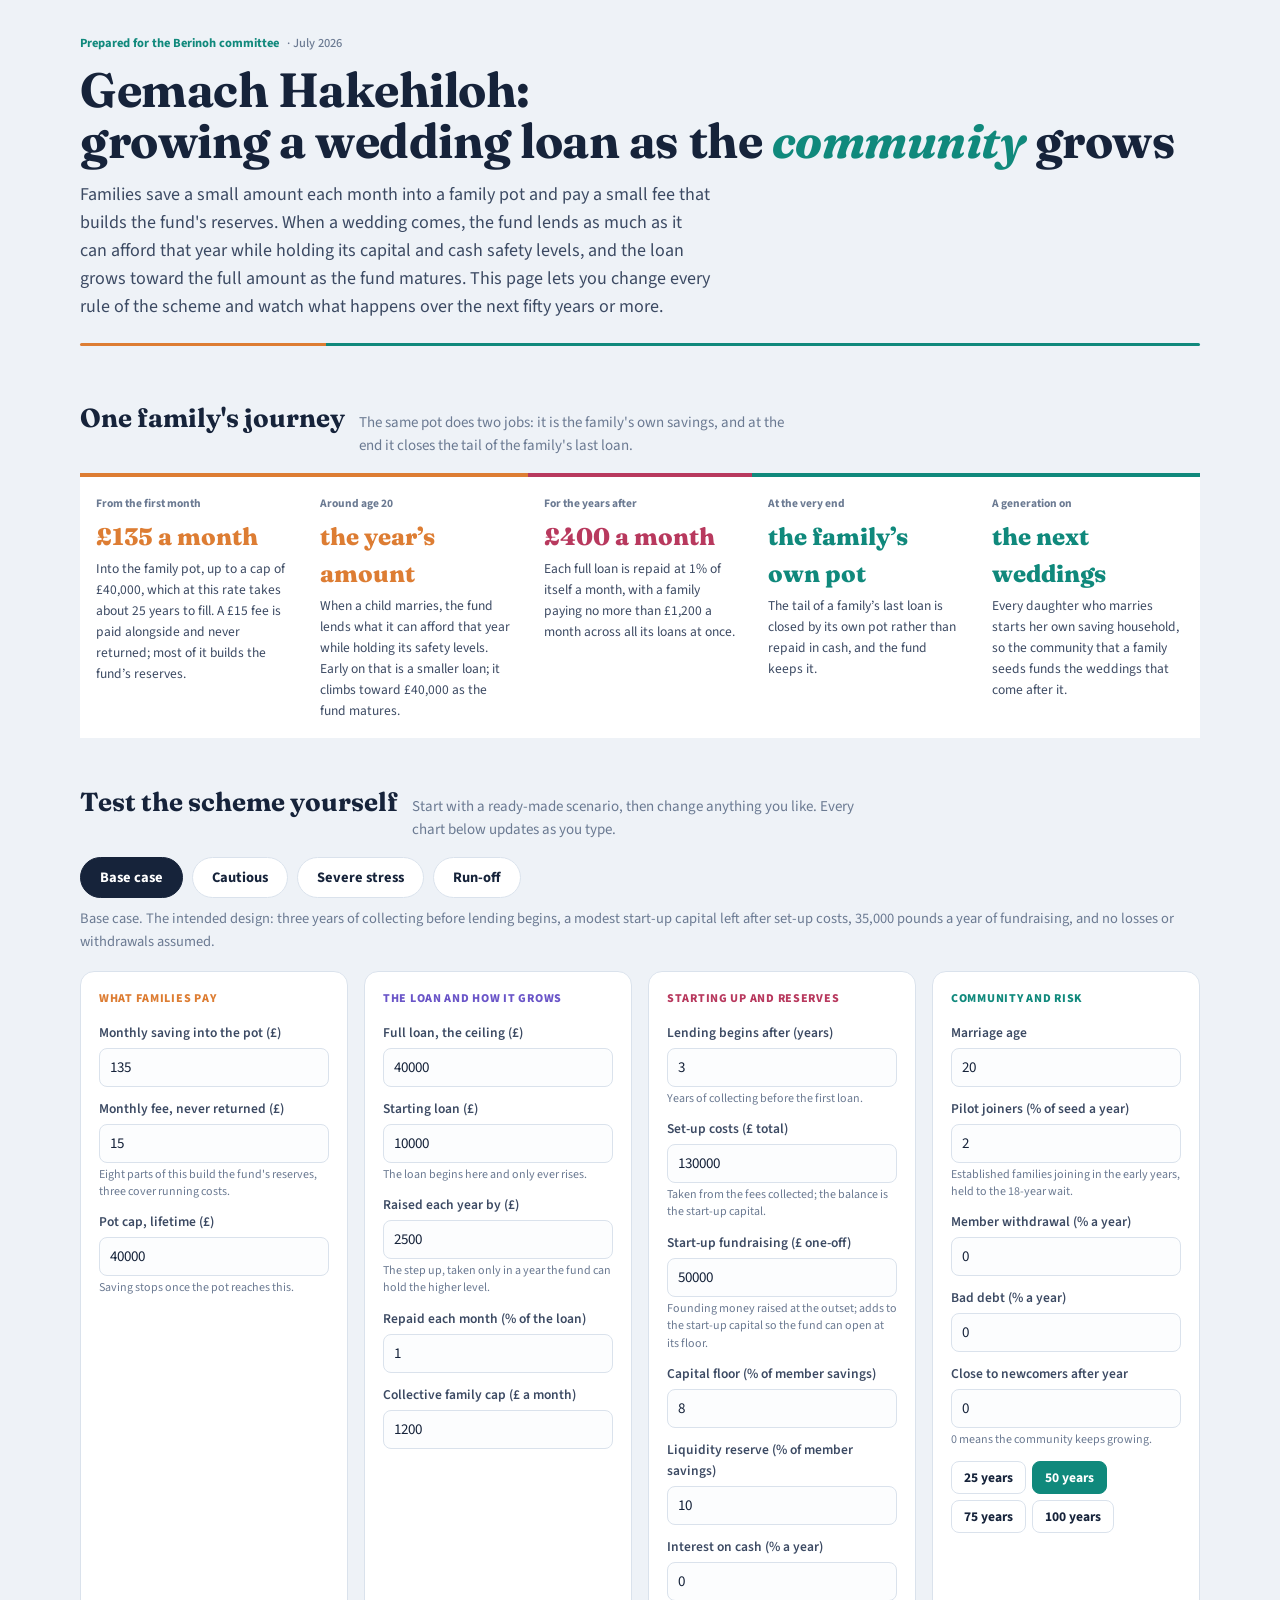
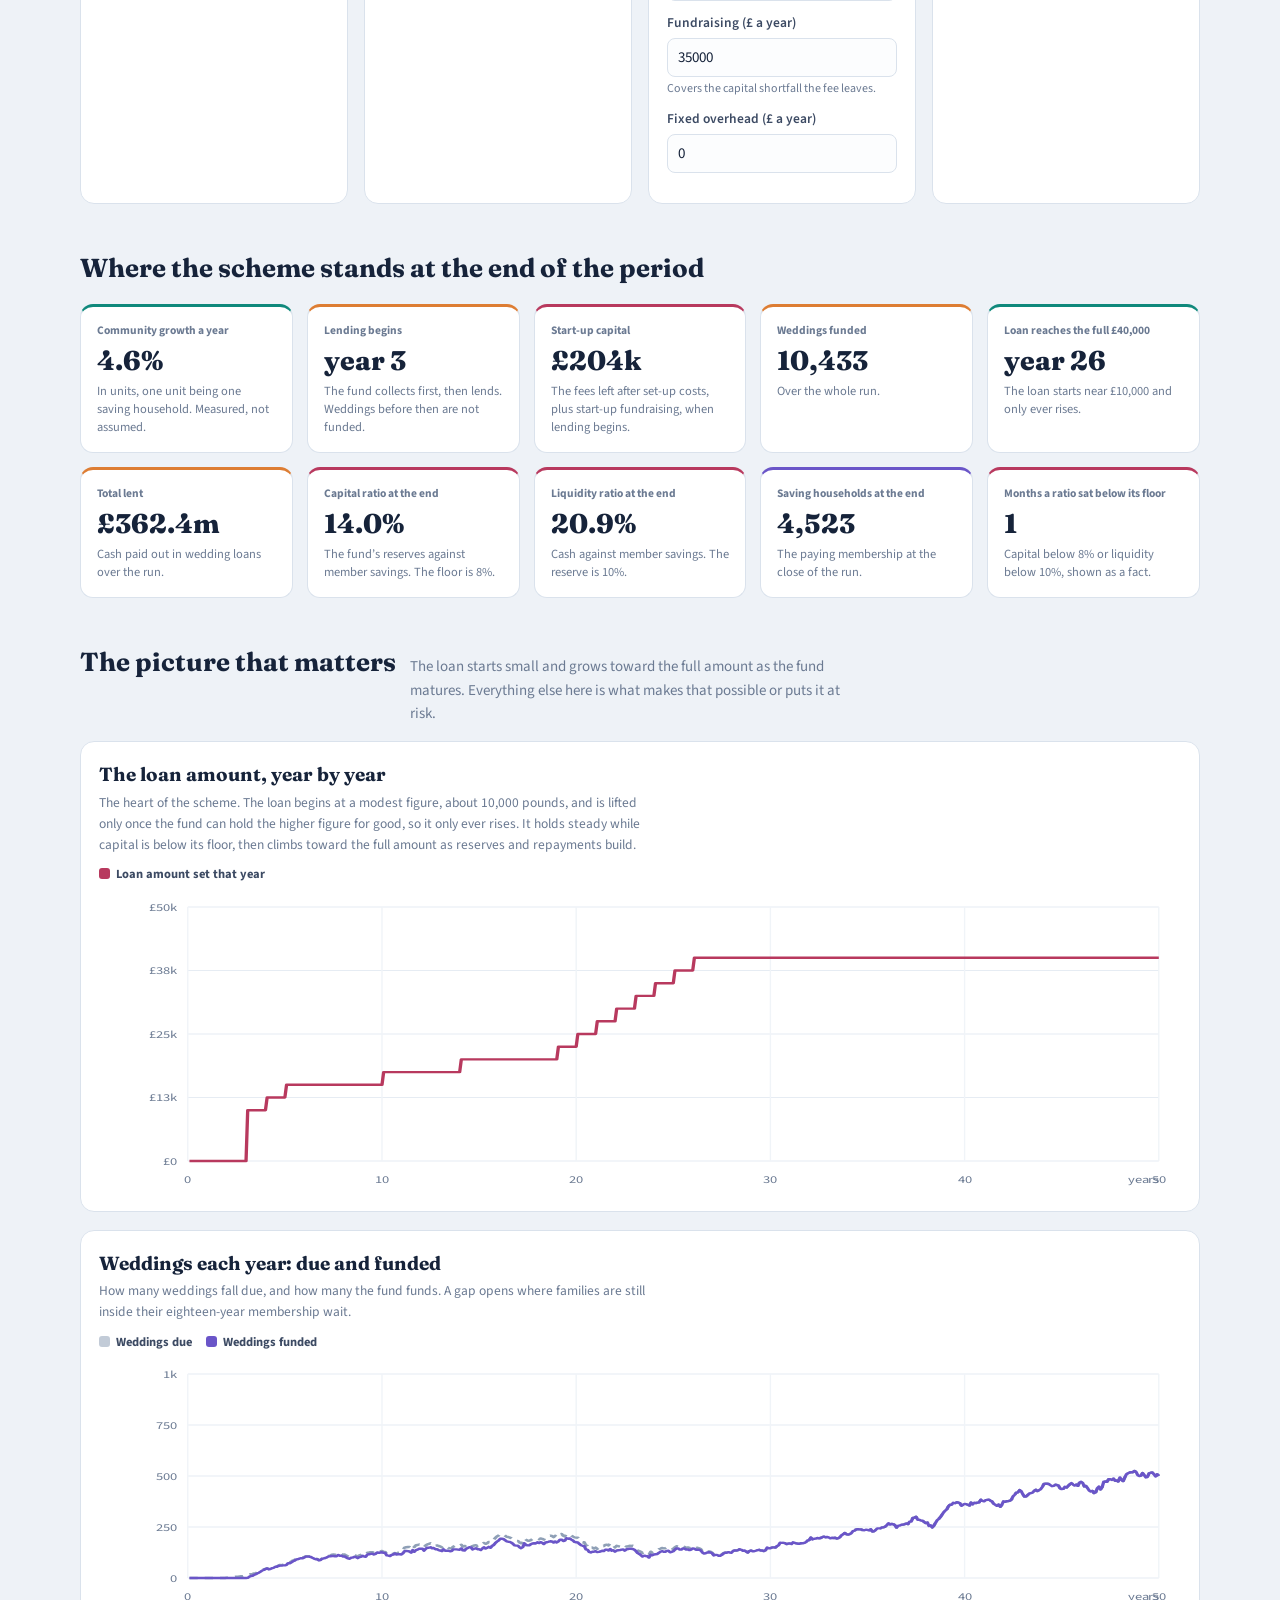
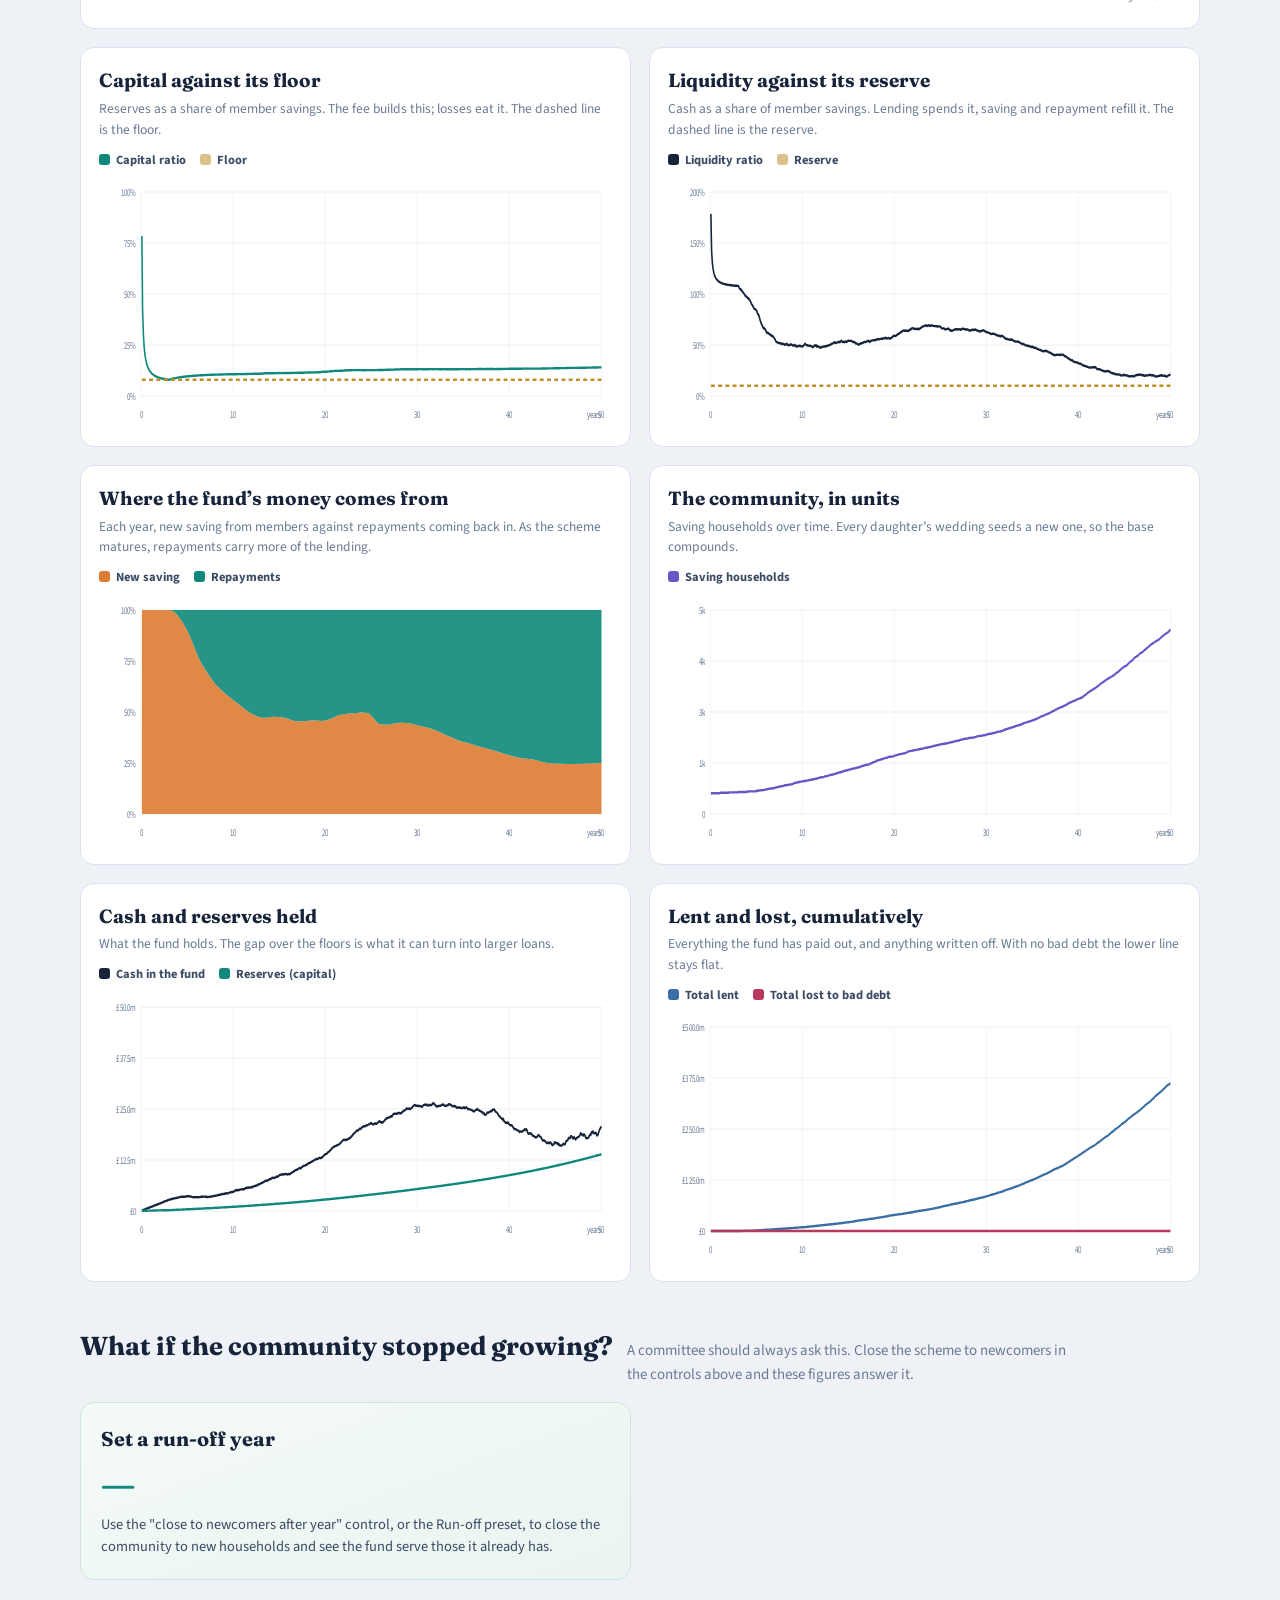
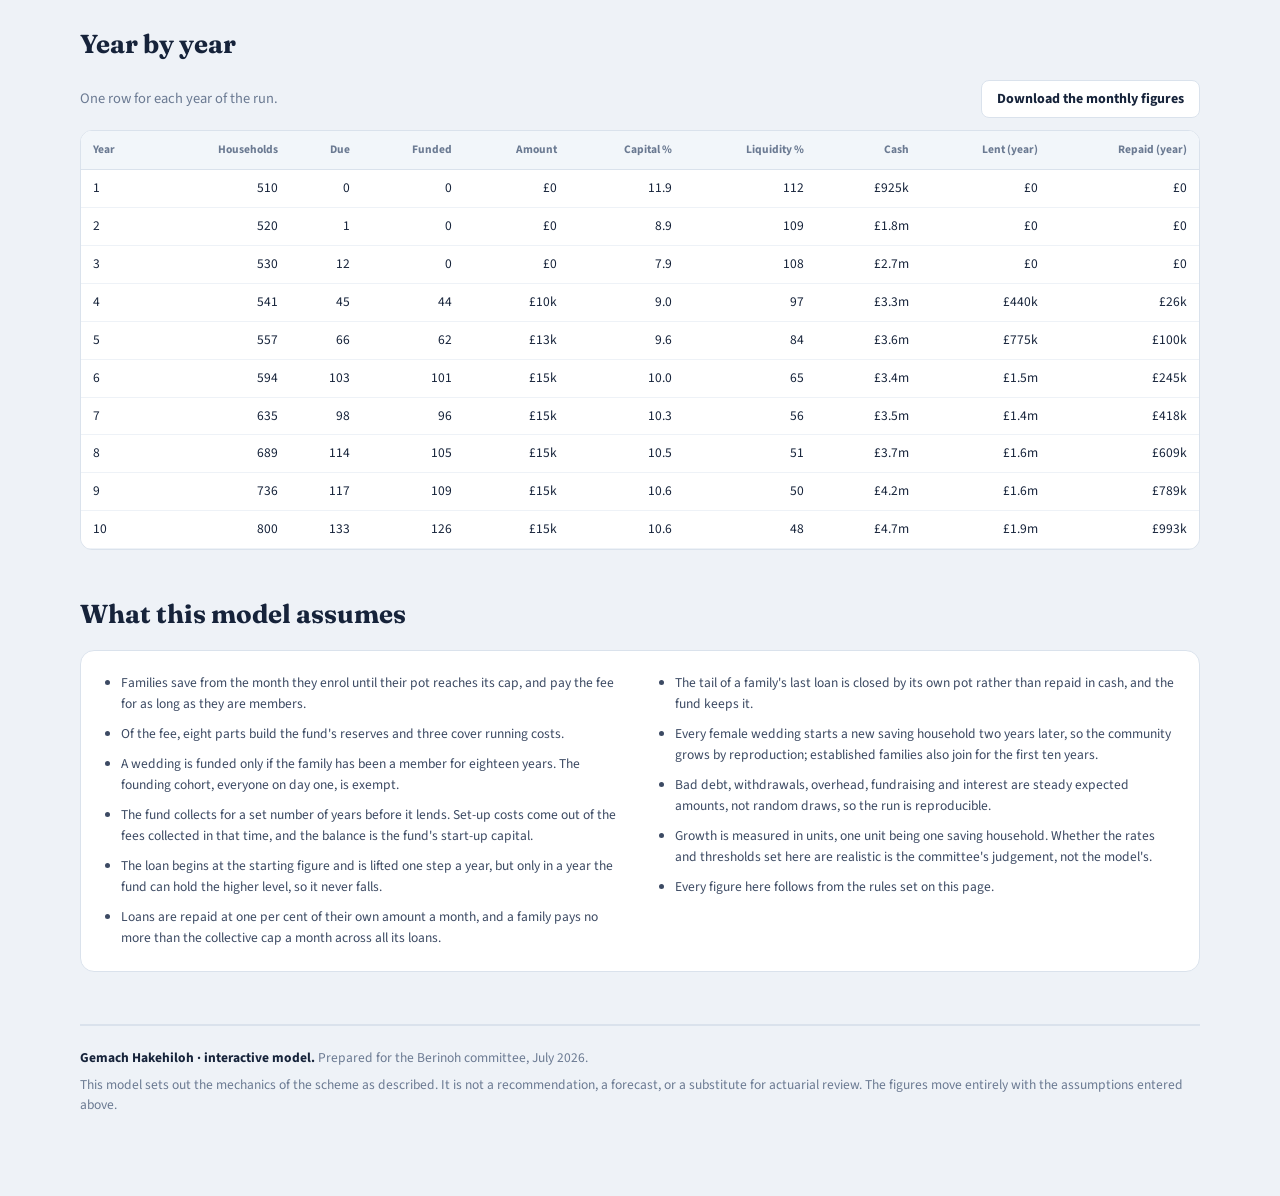
==== model-a/index.html @ bb805a1c "Restructure into two simulators with a comparison landing page - Landing/comparison at / (runs both " ====
<!DOCTYPE html>
<html lang="en-GB" dir="ltr">
<head>
<meta charset="UTF-8">
<meta name="viewport" content="width=device-width, initial-scale=1">
<title>Gemach Hakehiloh - the community wedding fund, interactive model</title>
<link rel="preconnect" href="https://fonts.googleapis.com">
<link rel="preconnect" href="https://fonts.gstatic.com" crossorigin>
<link href="https://fonts.googleapis.com/css2?family=Fraunces:opsz,wght@9..144,400;9..144,600;9..144,700&family=Source+Sans+3:wght@300;400;600;700&display=swap" rel="stylesheet">
<link rel="stylesheet" href="/css/app.css">
</head>
<body>
<div class="shell">

<header class="masthead">
  <div class="eyebrow">Prepared for the Berinoh committee <span>&middot; July 2026</span></div>
  <h1>Gemach Hakehiloh:<br>growing a wedding loan as the <em>community</em> grows</h1>
  <p class="standfirst">Families save a small amount each month into a family pot and pay a small fee that builds the fund's reserves. When a wedding comes, the fund lends as much as it can afford that year while holding its capital and cash safety levels, and the loan grows toward the full amount as the fund matures. This page lets you change every rule of the scheme and watch what happens over the next fifty years or more.</p>
  <div class="rule"></div>
</header>

<section class="block">
  <div class="block-head">
    <h2>One family's journey</h2>
    <p>The same pot does two jobs: it is the family's own savings, and at the end it closes the tail of the family's last loan.</p>
  </div>
  <div class="journey" id="journey"></div>
</section>

<section class="block">
  <div class="block-head">
    <h2>Test the scheme yourself</h2>
    <p>Start with a ready-made scenario, then change anything you like. Every chart below updates as you type.</p>
  </div>
  <div class="presets">
    <button class="pbtn" id="p-base" type="button">Base case</button>
    <button class="pbtn" id="p-caut" type="button">Cautious</button>
    <button class="pbtn" id="p-sev" type="button">Severe stress</button>
    <button class="pbtn" id="p-ro" type="button">Run-off</button>
  </div>
  <p class="preset-note" id="presetNote"></p>

  <div class="ctrl-grid">
    <div class="ctrl c1">
      <h4>WHAT FAMILIES PAY</h4>
      <div class="f"><label for="save">Monthly saving into the pot (&pound;)</label><input type="number" id="save" value="135" step="5" min="0"></div>
      <div class="f"><label for="fee">Monthly fee, never returned (&pound;)</label><input type="number" id="fee" value="15" step="1" min="0"><div class="hint">Eight parts of this build the fund's reserves, three cover running costs.</div></div>
      <div class="f"><label for="potCap">Pot cap, lifetime (&pound;)</label><input type="number" id="potCap" value="40000" step="1000" min="0"><div class="hint">Saving stops once the pot reaches this.</div></div>
    </div>
    <div class="ctrl c2">
      <h4>THE LOAN AND HOW IT GROWS</h4>
      <div class="f"><label for="loanMax">Full loan, the ceiling (&pound;)</label><input type="number" id="loanMax" value="40000" step="1000" min="1000"></div>
      <div class="f"><label for="amountRampStart">Starting loan (&pound;)</label><input type="number" id="amountRampStart" value="10000" step="1000" min="0"><div class="hint">The loan begins here and only ever rises.</div></div>
      <div class="f"><label for="rampStep">Raised each year by (&pound;)</label><input type="number" id="rampStep" value="2500" step="500" min="500"><div class="hint">The step up, taken only in a year the fund can hold the higher level.</div></div>
      <div class="f"><label for="repayRatePct">Repaid each month (% of the loan)</label><input type="number" id="repayRatePct" value="1" step="0.1" min="0.1"></div>
      <div class="f"><label for="repayCap">Collective family cap (&pound; a month)</label><input type="number" id="repayCap" value="1200" step="100" min="50"></div>
    </div>
    <div class="ctrl c3">
      <h4>STARTING UP AND RESERVES</h4>
      <div class="f"><label for="lendingStartYears">Lending begins after (years)</label><input type="number" id="lendingStartYears" value="3" step="1" min="0"><div class="hint">Years of collecting before the first loan.</div></div>
      <div class="f"><label for="setupCostTotal">Set-up costs (&pound; total)</label><input type="number" id="setupCostTotal" value="130000" step="10000" min="0"><div class="hint">Taken from the fees collected; the balance is the start-up capital.</div></div>
      <div class="f"><label for="startupFundraising">Start-up fundraising (&pound; one-off)</label><input type="number" id="startupFundraising" value="50000" step="10000" min="0"><div class="hint">Founding money raised at the outset; adds to the start-up capital so the fund can open at its floor.</div></div>
      <div class="f"><label for="capitalMinPct">Capital floor (% of member savings)</label><input type="number" id="capitalMinPct" value="8" step="0.5" min="0"></div>
      <div class="f"><label for="liquidityMinPct">Liquidity reserve (% of member savings)</label><input type="number" id="liquidityMinPct" value="10" step="0.5" min="0"></div>
      <div class="f"><label for="cashInterestPct">Interest on cash (% a year)</label><input type="number" id="cashInterestPct" value="0" step="0.5" min="0" max="10"></div>
      <div class="f"><label for="fundraisingPerYear">Fundraising (&pound; a year)</label><input type="number" id="fundraisingPerYear" value="35000" step="5000" min="0"><div class="hint">Covers the capital shortfall the fee leaves.</div></div>
      <div class="f"><label for="fixedOverheadPerYear">Fixed overhead (&pound; a year)</label><input type="number" id="fixedOverheadPerYear" value="0" step="10000" min="0"></div>
    </div>
    <div class="ctrl c4">
      <h4>COMMUNITY AND RISK</h4>
      <div class="f"><label for="marriageAge">Marriage age</label><input type="number" id="marriageAge" value="20" step="1" min="18" max="26"></div>
      <div class="f"><label for="enrollAnnualPct">Pilot joiners (% of seed a year)</label><input type="number" id="enrollAnnualPct" value="2" step="0.5" min="0"><div class="hint">Established families joining in the early years, held to the 18-year wait.</div></div>
      <div class="f"><label for="withdrawalAnnualPct">Member withdrawal (% a year)</label><input type="number" id="withdrawalAnnualPct" value="0" step="0.5" min="0" max="20"></div>
      <div class="f"><label for="badDebtPct">Bad debt (% a year)</label><input type="number" id="badDebtPct" value="0" step="0.5" min="0" max="15"></div>
      <div class="f"><label for="runOffYear">Close to newcomers after year</label><input type="number" id="runOffYear" value="0" step="1" min="0"><div class="hint">0 means the community keeps growing.</div></div>
      <div class="hbs" id="hbs"></div>
    </div>
  </div>
</section>

<section class="block">
  <div class="block-head"><h2>Where the scheme stands at the end of the period</h2></div>
  <div class="stats" id="stats"></div>
</section>

<section class="block">
  <div class="block-head">
    <h2>The picture that matters</h2>
    <p>The loan starts small and grows toward the full amount as the fund matures. Everything else here is what makes that possible or puts it at risk.</p>
  </div>
  <div class="charts">
    <div class="chart full tall" id="c-amount"></div>
    <div class="chart full" id="c-wed"></div>
    <div class="chart" id="c-cap"></div>
    <div class="chart" id="c-liq"></div>
    <div class="chart" id="c-money"></div>
    <div class="chart" id="c-mem"></div>
    <div class="chart" id="c-cash"></div>
    <div class="chart" id="c-cum"></div>
  </div>
</section>

<section class="block">
  <div class="block-head">
    <h2>What if the community stopped growing?</h2>
    <p>A committee should always ask this. Close the scheme to newcomers in the controls above and these figures answer it.</p>
  </div>
  <div class="ro-grid" id="roGrid"></div>
</section>

<section class="block">
  <div class="block-head"><h2>Year by year</h2></div>
  <div class="tbl-head">
    <p class="preset-note" style="margin:0">One row for each year of the run.</p>
    <button class="dl" id="dlBtn" type="button">Download the monthly figures</button>
  </div>
  <div class="scroller"><table id="tbl"></table></div>
</section>

<section class="block">
  <div class="block-head"><h2>What this model assumes</h2></div>
  <div class="panel">
    <ul class="notes">
      <li>Families save from the month they enrol until their pot reaches its cap, and pay the fee for as long as they are members.</li>
      <li>Of the fee, eight parts build the fund's reserves and three cover running costs.</li>
      <li>A wedding is funded only if the family has been a member for eighteen years. The founding cohort, everyone on day one, is exempt.</li>
      <li>The fund collects for a set number of years before it lends. Set-up costs come out of the fees collected in that time, and the balance is the fund's start-up capital.</li>
      <li>The loan begins at the starting figure and is lifted one step a year, but only in a year the fund can hold the higher level, so it never falls.</li>
      <li>Loans are repaid at one per cent of their own amount a month, and a family pays no more than the collective cap a month across all its loans.</li>
      <li>The tail of a family's last loan is closed by its own pot rather than repaid in cash, and the fund keeps it.</li>
      <li>Every female wedding starts a new saving household two years later, so the community grows by reproduction; established families also join for the first ten years.</li>
      <li>Bad debt, withdrawals, overhead, fundraising and interest are steady expected amounts, not random draws, so the run is reproducible.</li>
      <li>Growth is measured in units, one unit being one saving household. Whether the rates and thresholds set here are realistic is the committee's judgement, not the model's.</li>
      <li>Every figure here follows from the rules set on this page.</li>
    </ul>
  </div>
</section>

<footer>
  <p><b>Gemach Hakehiloh &middot; interactive model.</b> Prepared for the Berinoh committee, July 2026.</p>
  <p style="margin-top:6px">This model sets out the mechanics of the scheme as described. It is not a recommendation, a forecast, or a substitute for actuarial review. The figures move entirely with the assumptions entered above.</p>
</footer>

</div>
<div id="tip" role="status"></div>

<script src="/js/format.js"></script>
<script src="/js/strings-a-en.js"></script>
<script src="/js/engine-a.js"></script>
<script src="/js/charts.js"></script>
<script src="/js/seed-500.js"></script>
<script src="/js/app-a.js"></script>
</body>
</html>
---- css/app.css ----
/* =============================================================================
   app.css  -  one stylesheet for both languages.
   Uses CSS logical properties (start/end, inline-start) rather than left/right,
   so most right-to-left handling falls out automatically from dir="rtl" on the
   html element. Only genuine differences are overridden below.
   ============================================================================= */
:root{
  --ink:#16233a; --ink-2:#3c4a63; --muted:#6b7a92;
  --paper:#eef2f7; --card:#fff; --line:#dae2ec;
  --new:#dd7d33; --recyc:#10897c; --out:#b8395e; --queue:#6a55c8;
  --gold:#c08f2a;
  --display:"Fraunces",Georgia,"Times New Roman",serif;
  --body:"Source Sans 3",-apple-system,"Segoe UI",Roboto,Helvetica,Arial,sans-serif;
  --h1-lh:1.06; --h1-w:700; --stat-v:27px; --lh:1.55;
}
[dir="rtl"]{
  --display:"Frank Ruhl Libre",Georgia,serif;
  --body:"Heebo","Segoe UI",Arial,sans-serif;
  --h1-lh:1.25; --h1-w:800; --stat-v:23px; --lh:1.65;
}
*{box-sizing:border-box;margin:0;padding:0}
html{scroll-behavior:smooth}
body{font-family:var(--body);background:var(--paper);color:var(--ink);font-size:16px;
     line-height:var(--lh);text-align:start;-webkit-font-smoothing:antialiased}
.shell{max-width:1160px;margin:0 auto;padding:0 20px 80px}

/* masthead */
.masthead{padding:34px 0 8px}
.eyebrow{display:flex;align-items:baseline;flex-wrap:wrap;gap:8px;font-size:12.5px;font-weight:700;color:var(--recyc)}
.eyebrow span{color:var(--muted);font-weight:500}
.lang{margin-inline-start:auto;font-weight:700;color:var(--recyc);text-decoration:none;
      border:1.5px solid var(--line);border-radius:999px;padding:3px 13px;font-size:13px;background:#fff}
.lang:hover{border-color:var(--recyc)}
.masthead h1{font-family:var(--display);font-size:clamp(28px,4.8vw,48px);line-height:var(--h1-lh);
             font-weight:var(--h1-w);letter-spacing:-.01em;margin:12px 0 0}
.masthead h1 em{font-style:italic;color:var(--recyc)}
[dir="rtl"] .masthead h1 em{font-style:normal}
.standfirst{font-size:18px;color:var(--ink-2);max-width:70ch;margin-top:14px}
.rule{height:3px;border-radius:2px;margin:22px 0 0;
      background:linear-gradient(to right,var(--new) 0%,var(--new) 22%,var(--recyc) 22%,var(--recyc) 100%)}
[dir="rtl"] .rule{background:linear-gradient(to left,var(--new) 0%,var(--new) 22%,var(--recyc) 22%,var(--recyc) 100%)}

/* blocks */
.block{margin-top:44px}
.block-head{display:flex;align-items:baseline;gap:14px;flex-wrap:wrap;margin-bottom:16px}
.block-head h2{font-family:var(--display);font-size:26px;font-weight:700}
.block-head p{font-size:15px;color:var(--muted);max-width:64ch}
.panel{background:var(--card);border:1px solid var(--line);border-radius:14px;padding:22px}

/* cycle */
.cycle-wrap{background:linear-gradient(160deg,#fbfcfd,#f3f7fa);border:1px solid var(--line);
            border-radius:18px;padding:26px 24px 20px;margin-top:26px}
.cycle-grid{display:grid;grid-template-columns:1.25fr .85fr;gap:26px;align-items:center}
.cycle-svg{width:100%;height:auto;display:block;overflow:visible}
.flow-line{fill:none;stroke-linecap:round}
.flow-dash{fill:none;stroke-linecap:round;stroke-dasharray:2 16;animation:march 2.4s linear infinite}
@keyframes march{to{stroke-dashoffset:-18}}
.node-box{fill:#fff;stroke:var(--line);stroke-width:1.5}
.node-title{font-family:var(--display);font-weight:700;fill:var(--ink);font-size:15.5px}
.node-sub{fill:var(--muted);font-size:11.5px;font-family:var(--body)}
.node-amt{font-family:var(--body);font-weight:700;font-size:13.5px;fill:var(--ink)}
.node-amt.lg{font-size:16px}
.flow-label,.flow-amt{font-weight:700;font-family:var(--body);paint-order:stroke;
      stroke:#f6f9fb;stroke-width:5px;stroke-linejoin:round;stroke-linecap:round}
.flow-label{font-size:12px}
.flow-amt{font-size:12.5px;direction:ltr}
.cost-box{fill:#fdf6f8;stroke:#e8c3ce;stroke-width:1.5}
.cyc-cap{font-size:12.5px;color:var(--muted);text-align:center;margin-top:8px;max-width:62ch;margin-inline:auto}
.cycle-read h3{font-family:var(--display);font-size:20px;font-weight:700;margin-bottom:6px}
.bigpct{font-family:var(--display);font-size:clamp(50px,7.6vw,72px);font-weight:800;line-height:1;
        color:var(--recyc);direction:ltr;text-align:start}
.bigpct small{font-size:.35em;font-weight:700;color:var(--muted)}
.readout{font-size:15.5px;color:var(--ink-2);margin-top:10px}
.split{height:26px;border-radius:6px;overflow:hidden;display:flex;margin-top:16px;border:1px solid var(--line)}
.split i{display:block;height:100%;transition:width .35s ease}
.split-key{display:flex;justify-content:space-between;font-size:12.5px;color:var(--muted);margin-top:6px;font-weight:700}
.scrub{margin-top:20px}
.scrub label{display:flex;justify-content:space-between;font-size:13px;font-weight:700;color:var(--muted);margin-bottom:8px}
.scrub label b{color:var(--ink);font-size:14.5px}
input[type=range]{width:100%;accent-color:var(--recyc);height:22px;direction:ltr}

/* journey */
.journey{display:grid;grid-template-columns:repeat(5,1fr);margin-top:6px}
.stage{padding:18px 16px 16px;border-top:4px solid var(--line);background:var(--card)}
.stage.s1,.stage.s2{border-top-color:var(--new)}
.stage.s3{border-top-color:var(--out)}
.stage.s4,.stage.s5{border-top-color:var(--recyc)}
.stage-when{font-size:11.5px;font-weight:700;color:var(--muted)}
.stage-amt{font-family:var(--display);font-size:24px;font-weight:800;margin:5px 0 4px;direction:ltr;text-align:start}
.stage.s1 .stage-amt,.stage.s2 .stage-amt{color:var(--new)}
.stage.s3 .stage-amt{color:var(--out)}
.stage.s4 .stage-amt,.stage.s5 .stage-amt{color:var(--recyc)}
.stage p{font-size:13.5px;color:var(--ink-2)}

/* controls */
.presets{display:flex;flex-wrap:wrap;gap:9px;margin-bottom:6px}
.pbtn{font-family:var(--body);border:1.5px solid var(--line);background:var(--card);color:var(--ink);
      border-radius:999px;padding:9px 19px;font-size:14.5px;font-weight:700;cursor:pointer;transition:.15s}
.pbtn:hover{border-color:var(--recyc);color:var(--recyc)}
.pbtn.on{background:var(--ink);border-color:var(--ink);color:#fff}
.pbtn:focus-visible,.hb:focus-visible,input:focus-visible,.lang:focus-visible,.dl:focus-visible{outline:3px solid var(--gold);outline-offset:2px}
.preset-note{font-size:14.5px;color:var(--muted);margin:10px 0 0}
.ctrl-grid{display:grid;grid-template-columns:repeat(4,1fr);gap:16px;margin-top:18px}
.ctrl{background:var(--card);border:1px solid var(--line);border-radius:14px;padding:18px}
.ctrl h4{font-size:12px;letter-spacing:.06em;font-weight:800;margin-bottom:14px}
.ctrl.c1 h4{color:var(--new)}
.ctrl.c2 h4{color:var(--queue)}
.ctrl.c3 h4{color:var(--out)}
.ctrl.c4 h4{color:var(--recyc)}
.f{margin-bottom:12px}
.f label{display:block;font-size:13.5px;font-weight:600;color:var(--ink-2);margin-bottom:4px}
.f input[type=number]{width:100%;padding:8px 10px;border:1.5px solid var(--line);border-radius:8px;
      font-size:15px;font-family:var(--body);direction:ltr;text-align:start;background:#fcfdfe;color:var(--ink)}
[dir="rtl"] .f input[type=number]{text-align:right}
.f input[type=number]:focus{border-color:var(--recyc);background:#fff}
.f .hint{font-size:12px;color:var(--muted);margin-top:3px;line-height:1.45}
.hbs{display:flex;flex-wrap:wrap;gap:6px;margin-bottom:12px}
.hb{font-family:var(--body);border:1.5px solid var(--line);background:var(--card);border-radius:8px;
    padding:6px 12px;font-size:13.5px;font-weight:700;cursor:pointer;color:var(--ink)}
.hb.on{background:var(--recyc);border-color:var(--recyc);color:#fff}
.summary{background:#f4f8f7;border-inline-start:3px solid var(--recyc);border-radius:0 8px 8px 0;
         padding:10px 12px;font-size:13px;color:var(--ink-2);margin-top:6px}
[dir="rtl"] .summary{border-radius:8px 0 0 8px}

/* stats */
.stats{display:grid;grid-template-columns:repeat(auto-fill,minmax(200px,1fr));gap:14px}
.stat{background:var(--card);border:1px solid var(--line);border-radius:13px;padding:16px;border-top:3px solid var(--line)}
.stat.tone-new{border-top-color:var(--new)}
.stat.tone-rec{border-top-color:var(--recyc)}
.stat.tone-out{border-top-color:var(--out)}
.stat.tone-q{border-top-color:var(--queue)}
.stat .k{font-size:11.5px;font-weight:700;color:var(--muted);line-height:1.4}
.stat .v{font-family:var(--display);font-size:var(--stat-v);font-weight:800;margin-top:5px;line-height:1.25}
.stat .n{font-size:12.5px;color:var(--muted);margin-top:4px;line-height:1.45}

/* charts */
.charts{display:grid;grid-template-columns:1fr 1fr;gap:18px}
.chart{background:var(--card);border:1px solid var(--line);border-radius:14px;padding:18px}
.chart.full{grid-column:1/-1}
.chart h3{font-family:var(--display);font-size:19px;font-weight:700;margin-bottom:3px}
.chart .why{font-size:13.5px;color:var(--muted);margin-bottom:10px;max-width:78ch}
.key{display:flex;flex-wrap:wrap;gap:14px;font-size:12.5px;color:var(--ink-2);margin-bottom:8px;font-weight:700}
.key i,#tip i{display:inline-block;width:11px;height:11px;border-radius:3px;margin-inline-end:6px;vertical-align:-1px}
.chart svg{display:block;width:100%;height:250px;direction:ltr}
.chart.tall svg{height:300px}
.axis{font-size:10.5px;fill:var(--muted);font-family:var(--body)}
.note{font-size:12.5px;color:var(--muted);margin-top:8px}
#tip{position:absolute;display:none;background:var(--ink);color:#fff;font-size:13px;padding:10px 12px;
     border-radius:9px;pointer-events:none;z-index:80;max-width:300px;line-height:1.5;
     text-align:start;box-shadow:0 6px 20px rgba(22,35,58,.25)}

/* run-off */
.ro-grid{display:grid;grid-template-columns:1fr 1fr;gap:18px}
.ro-card{background:linear-gradient(160deg,#f4faf8,#eaf4f1);border:1px solid #cfe4de;border-radius:14px;padding:20px}
.ro-card h3{font-family:var(--display);font-size:20px;font-weight:700;margin-bottom:8px}
.ro-num{font-family:var(--display);font-size:40px;font-weight:800;color:var(--recyc);line-height:1.1;direction:ltr;text-align:start}
.ro-card p{font-size:14.5px;color:var(--ink-2);margin-top:8px}

/* table */
.tbl-head{display:flex;justify-content:space-between;align-items:center;gap:12px;flex-wrap:wrap;margin-bottom:12px}
.dl{font-family:var(--body);border:1.5px solid var(--line);background:var(--card);border-radius:8px;
    padding:8px 15px;font-size:14px;font-weight:700;cursor:pointer;color:var(--ink)}
.dl:hover{border-color:var(--recyc);color:var(--recyc)}
.scroller{max-height:420px;overflow:auto;border:1px solid var(--line);border-radius:12px;background:var(--card)}
table{width:100%;border-collapse:collapse;font-size:13.5px}
thead th{position:sticky;top:0;background:#f2f6fa;text-align:end;padding:10px 12px;font-size:11.5px;
         color:var(--muted);border-bottom:1px solid var(--line);z-index:2;font-weight:700;white-space:nowrap}
thead th:first-child,tbody td:first-child{text-align:start}
tbody td{padding:8px 12px;border-bottom:1px solid #eef2f7;text-align:end}
tbody td.n{font-variant-numeric:tabular-nums}
[dir="rtl"] thead th,[dir="rtl"] tbody td{text-align:start}
tbody tr:hover td{background:#f7fafc}

/* notes and footer */
.notes{columns:2;column-gap:34px;font-size:13.5px;color:var(--ink-2)}
.notes li{margin:0 0 9px;margin-inline-start:18px;break-inside:avoid}
footer{margin-top:52px;padding-top:22px;border-top:2px solid var(--line);font-size:13.5px;color:var(--muted)}
footer b{color:var(--ink)}

@media(max-width:960px){
  .cycle-grid,.charts,.ro-grid,.notes{grid-template-columns:1fr;columns:1}
  .ctrl-grid,.journey{grid-template-columns:1fr 1fr}
}
@media(max-width:620px){.ctrl-grid,.journey{grid-template-columns:1fr}}
@media(prefers-reduced-motion:reduce){.flow-dash{animation:none}html{scroll-behavior:auto}.split i{transition:none}}
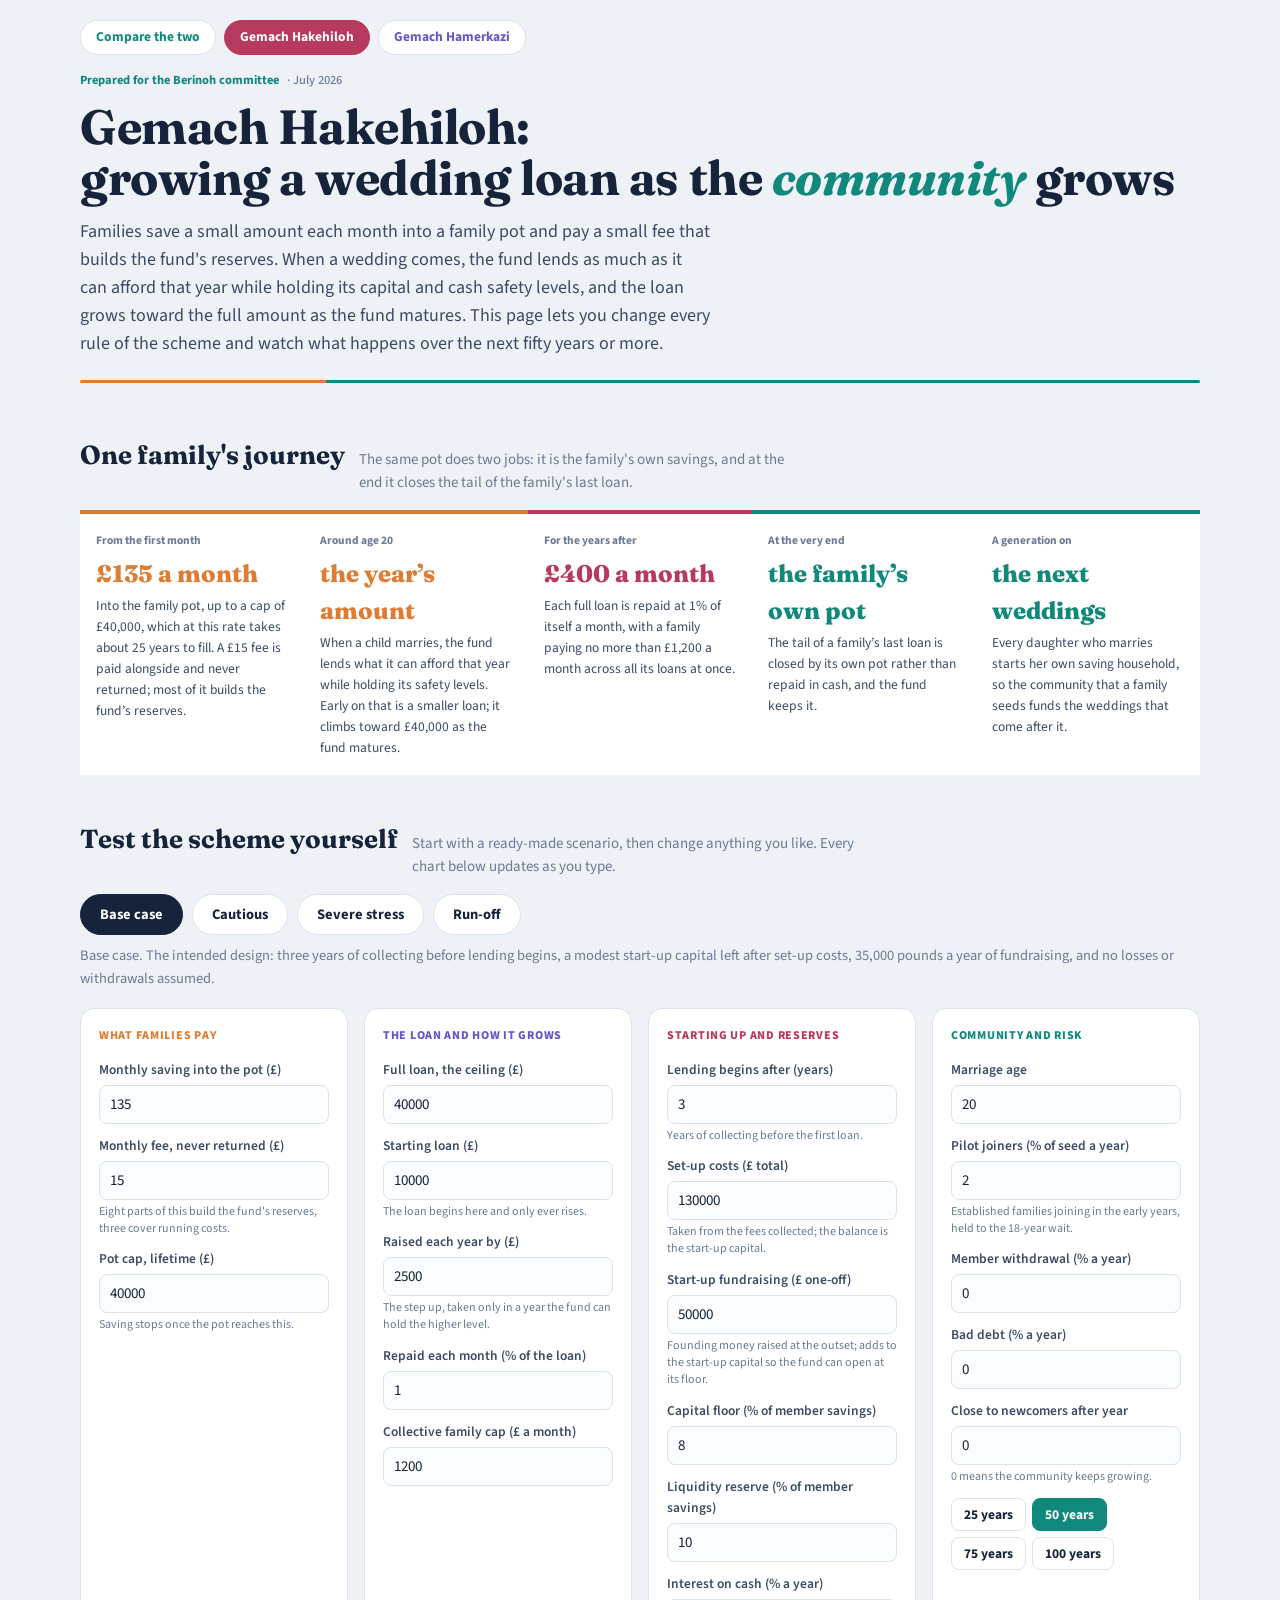
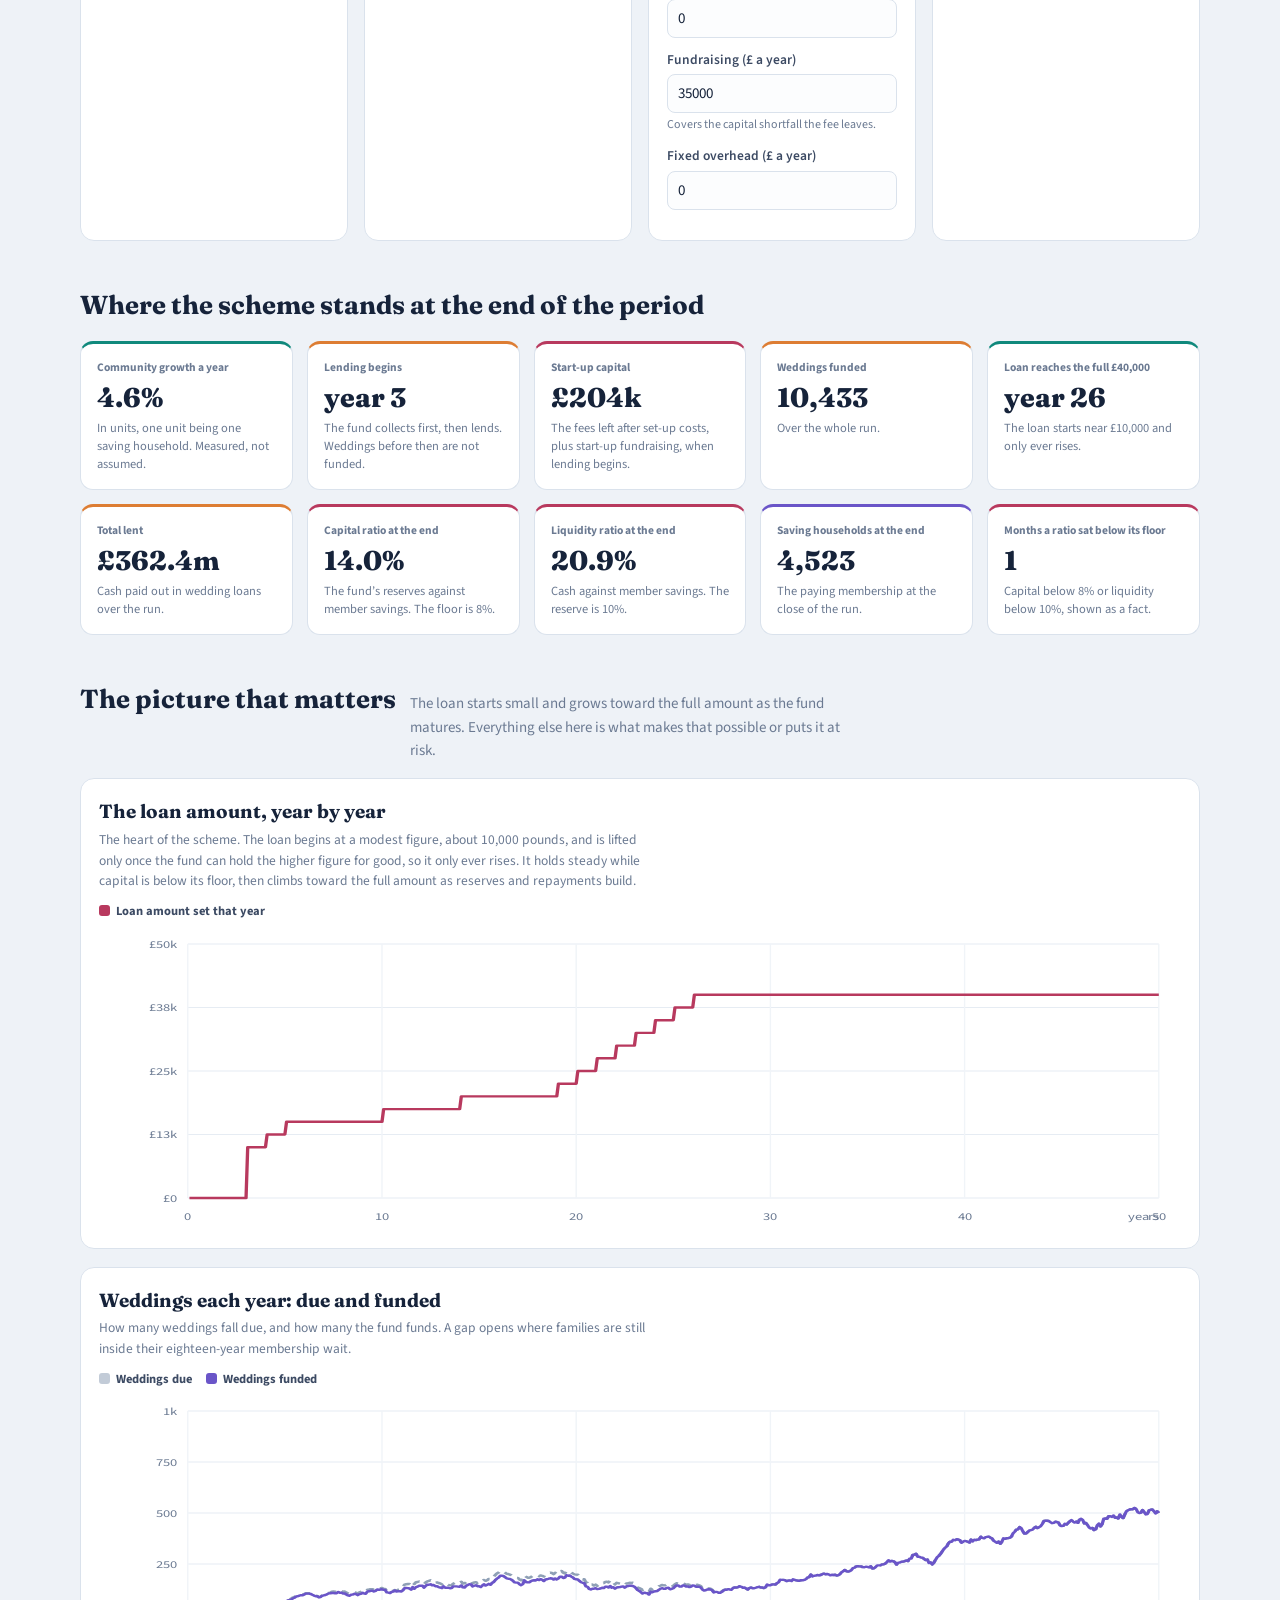
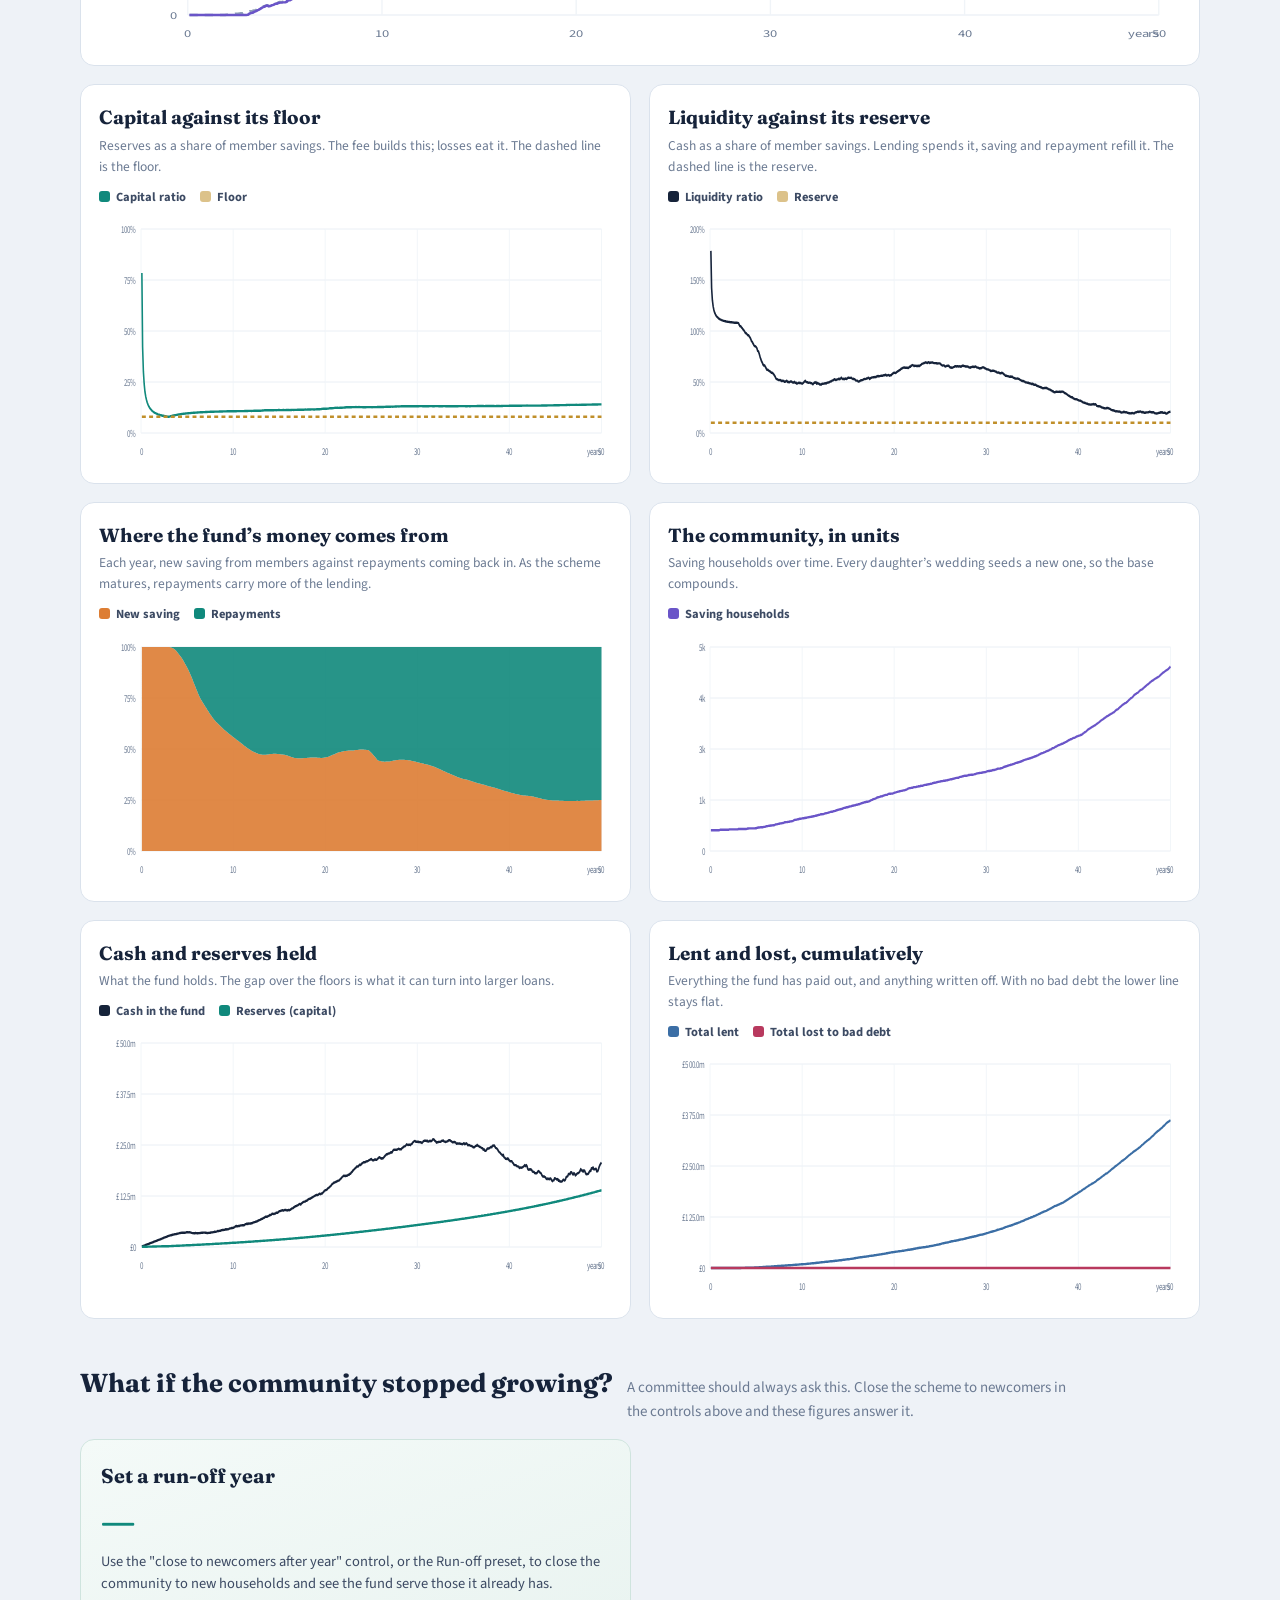
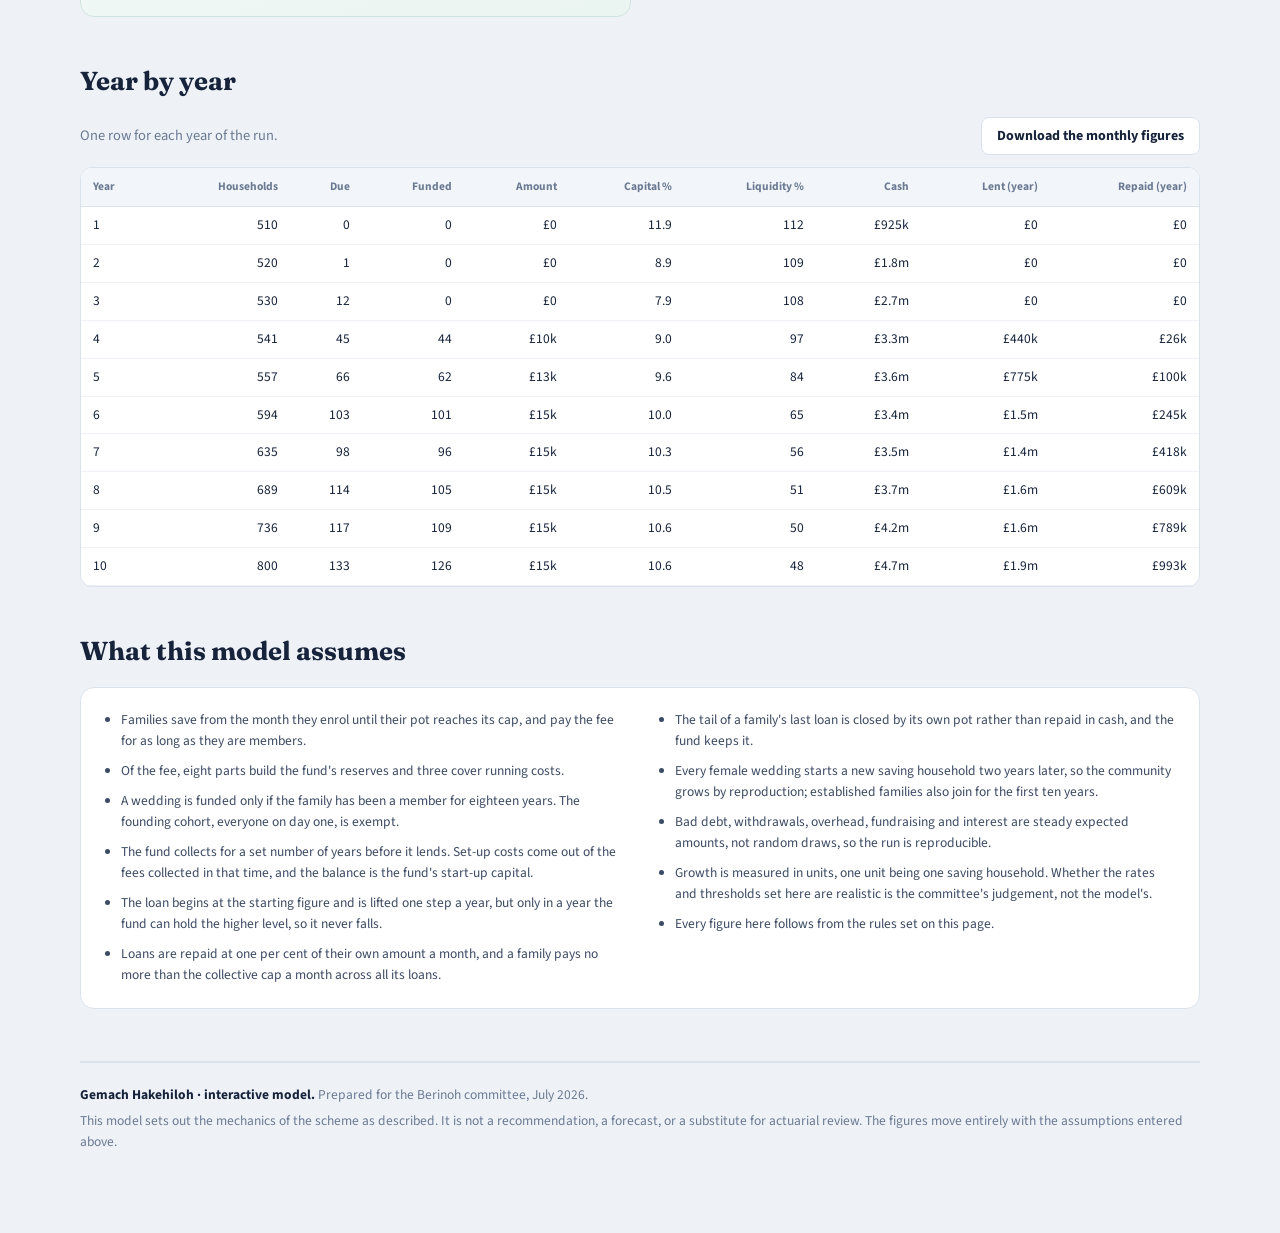
==== commit a817c33c: "Rename Model B to Gemach Hamerkazi and add cross-page navigation - Model B is now Gemach Hamerkazi t" ====
--- a/model-a/index.html
+++ b/model-a/index.html
@@ -11,6 +11,12 @@
 </head>
 <body>
 <div class="shell">
+
+<nav class="sitenav" aria-label="Scheme navigation">
+  <a class="home" href="/">Compare the two</a>
+  <a class="a current" href="/model-a/">Gemach Hakehiloh</a>
+  <a class="b" href="/model-b/">Gemach Hamerkazi</a>
+</nav>
 
 <header class="masthead">
   <div class="eyebrow">Prepared for the Berinoh committee <span>&middot; July 2026</span></div>
--- a/css/app.css
+++ b/css/app.css
@@ -24,8 +24,21 @@
      line-height:var(--lh);text-align:start;-webkit-font-smoothing:antialiased}
 .shell{max-width:1160px;margin:0 auto;padding:0 20px 80px}
 
+.sitenav{display:flex;align-items:center;flex-wrap:wrap;gap:8px;padding:20px 0 0}
+.sitenav a{font-family:var(--body);font-weight:700;font-size:13.5px;text-decoration:none;
+  color:var(--ink);background:var(--card);border:1.5px solid var(--line);border-radius:999px;
+  padding:6px 15px;transition:border-color .12s,background .12s,color .12s}
+.sitenav a:hover{border-color:currentColor}
+.sitenav a.home{color:var(--recyc)}
+.sitenav a.a{color:var(--out)}
+.sitenav a.b{color:var(--queue)}
+.sitenav a.current{color:#fff;cursor:default}
+.sitenav a.home.current{background:var(--recyc);border-color:var(--recyc)}
+.sitenav a.a.current{background:var(--out);border-color:var(--out)}
+.sitenav a.b.current{background:var(--queue);border-color:var(--queue)}
+
 /* masthead */
-.masthead{padding:34px 0 8px}
+.masthead{padding:16px 0 8px}
 .eyebrow{display:flex;align-items:baseline;flex-wrap:wrap;gap:8px;font-size:12.5px;font-weight:700;color:var(--recyc)}
 .eyebrow span{color:var(--muted);font-weight:500}
 .lang{margin-inline-start:auto;font-weight:700;color:var(--recyc);text-decoration:none;
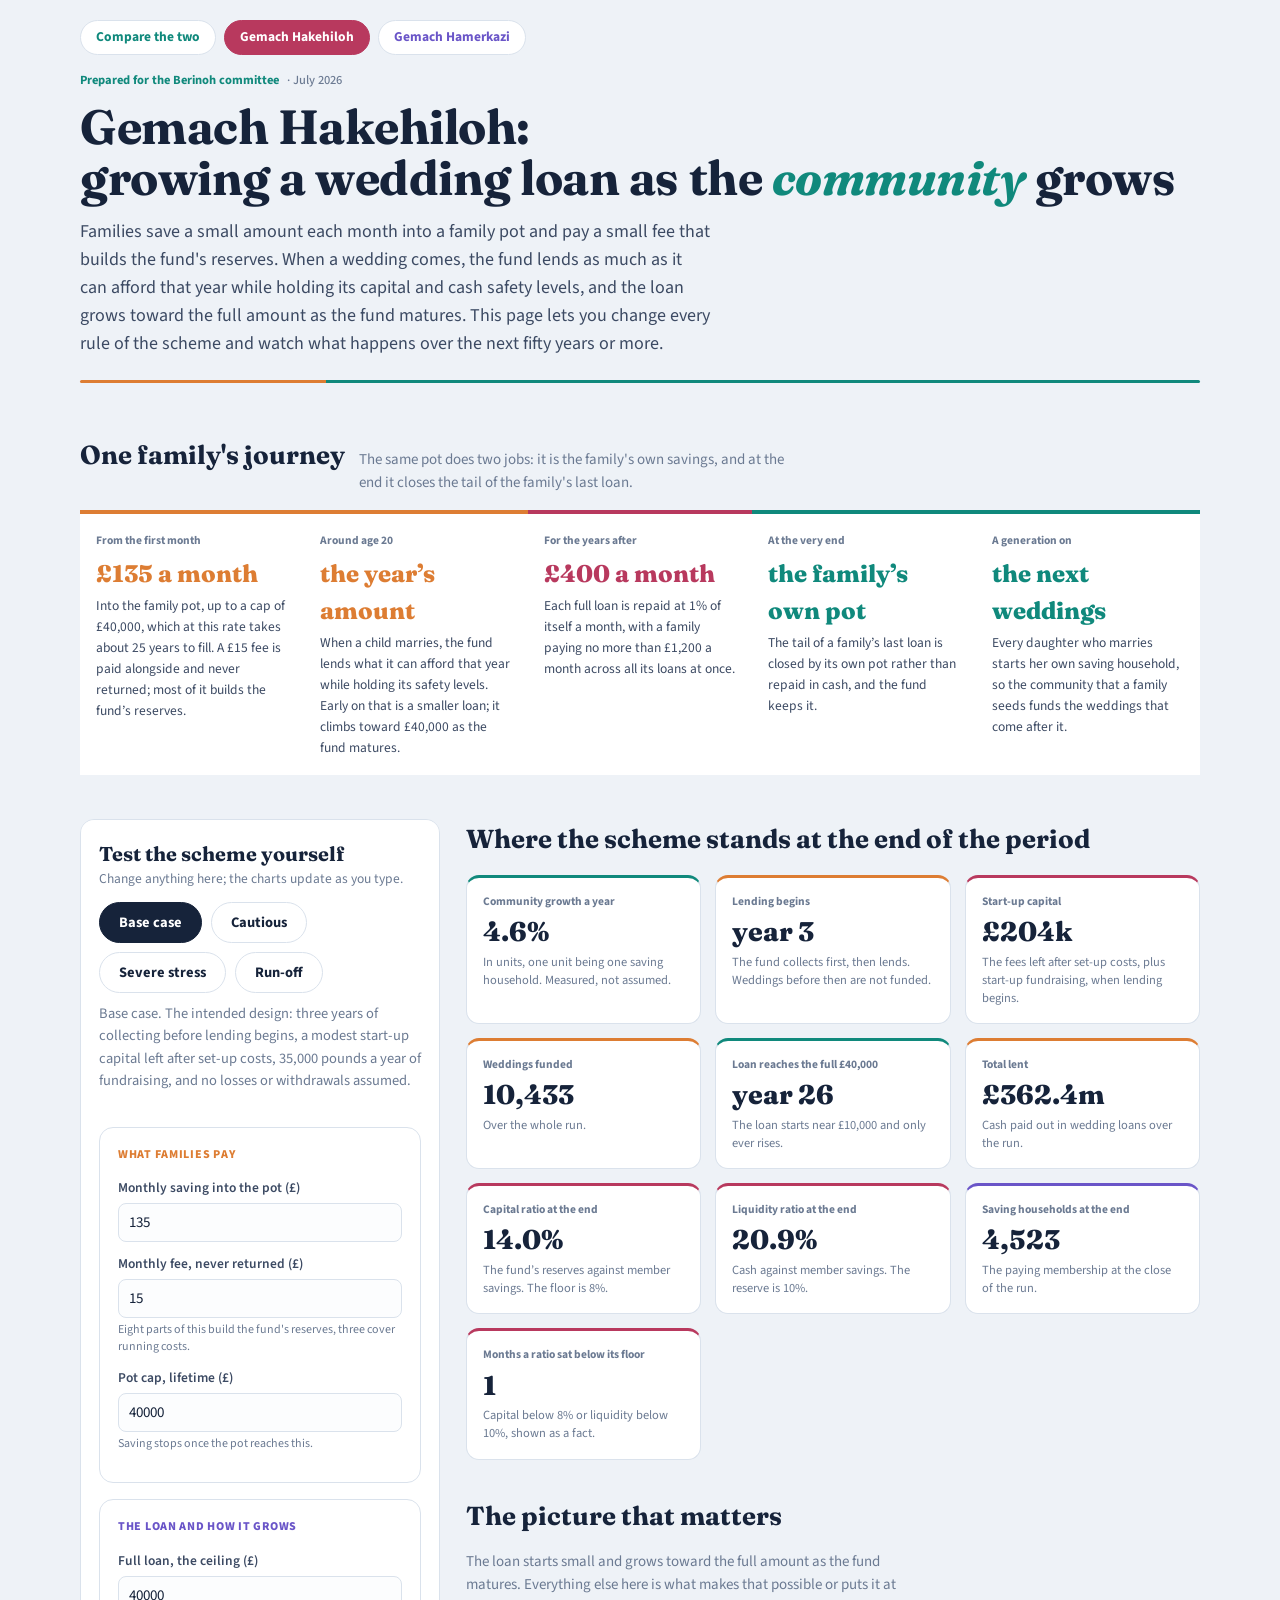
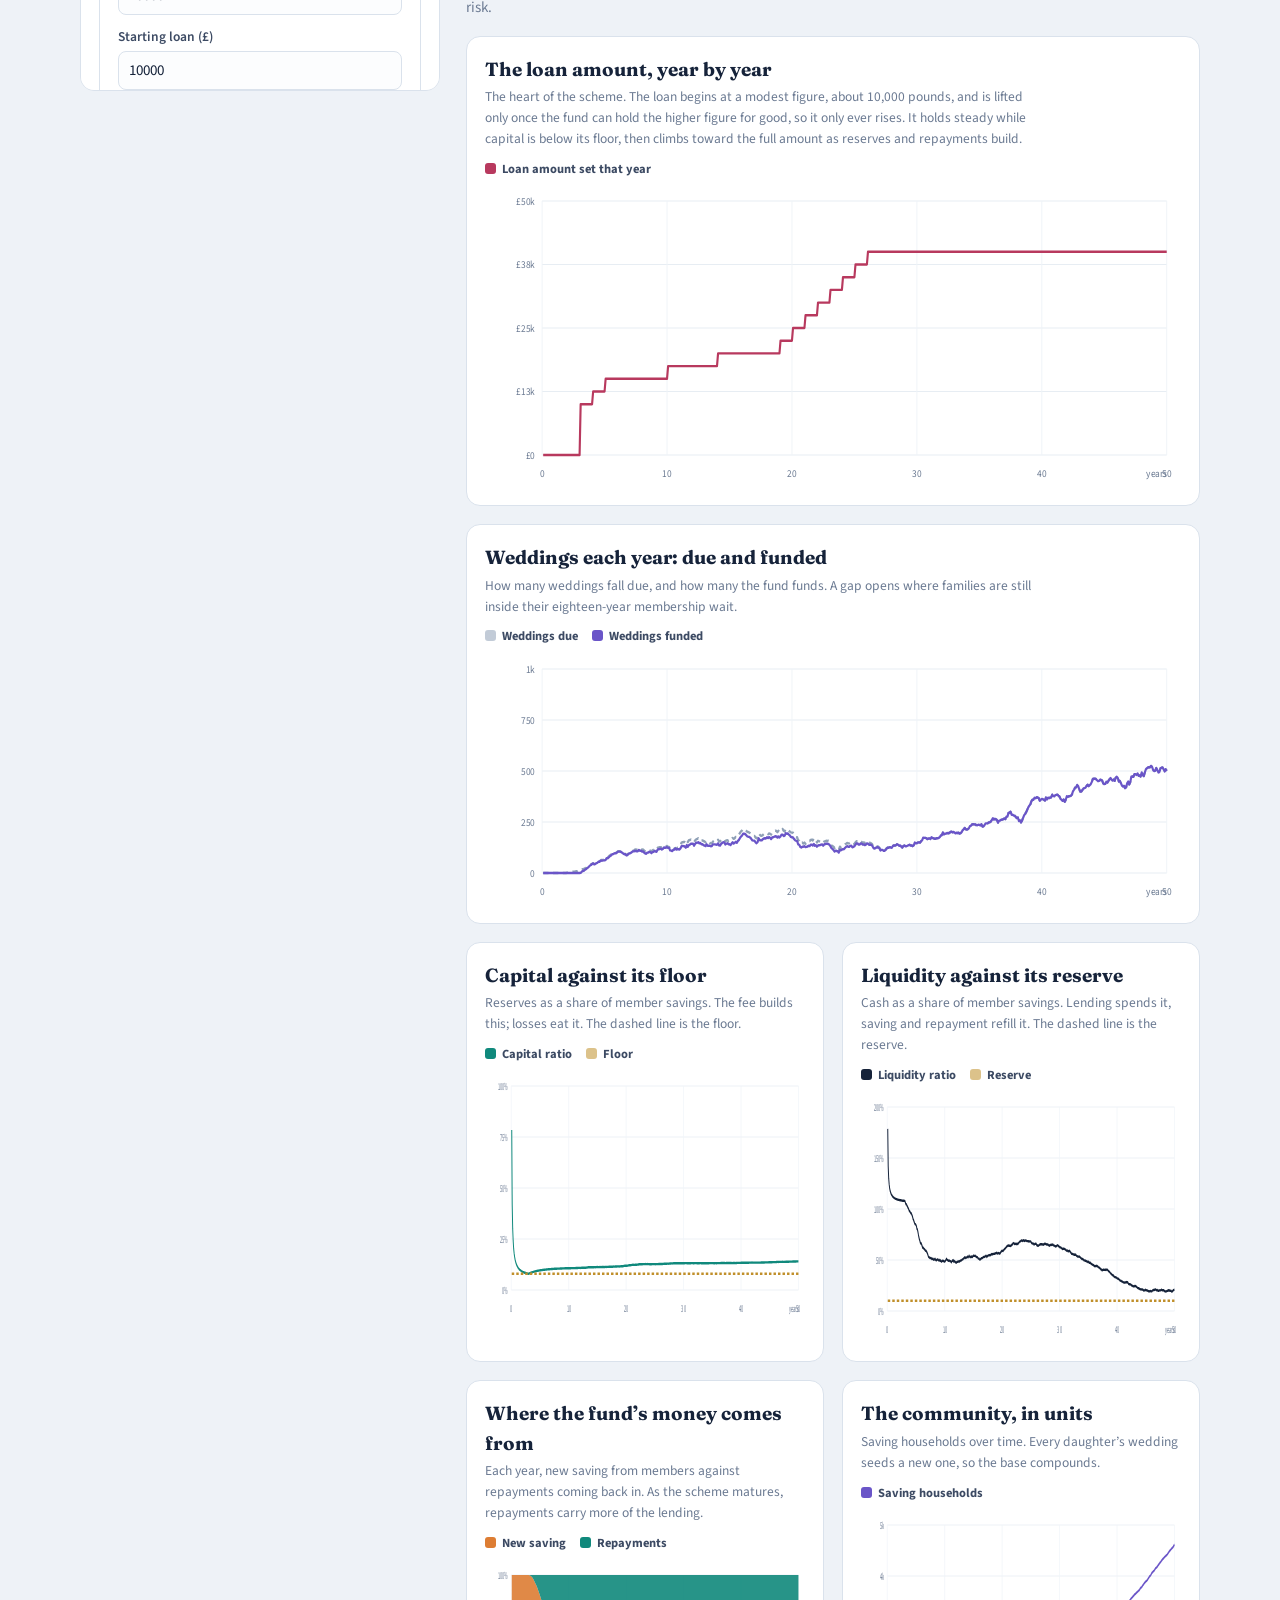
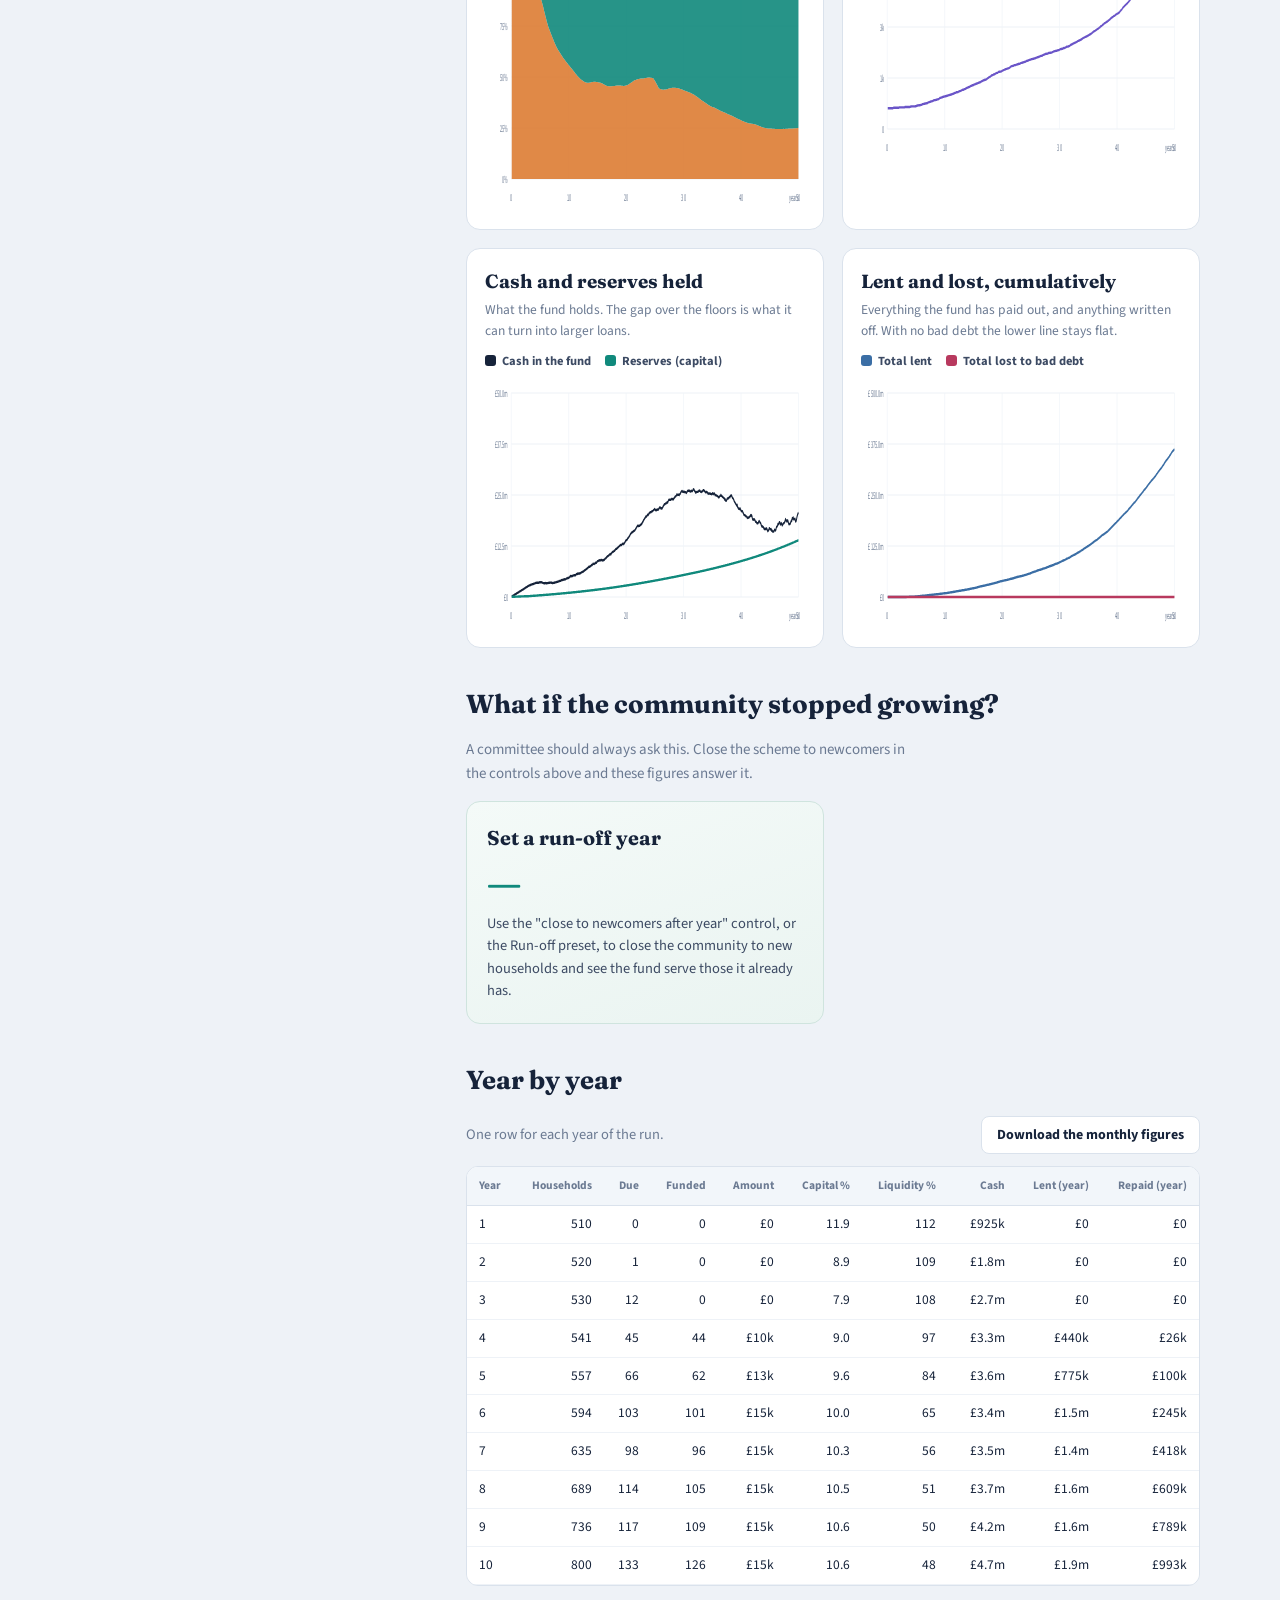
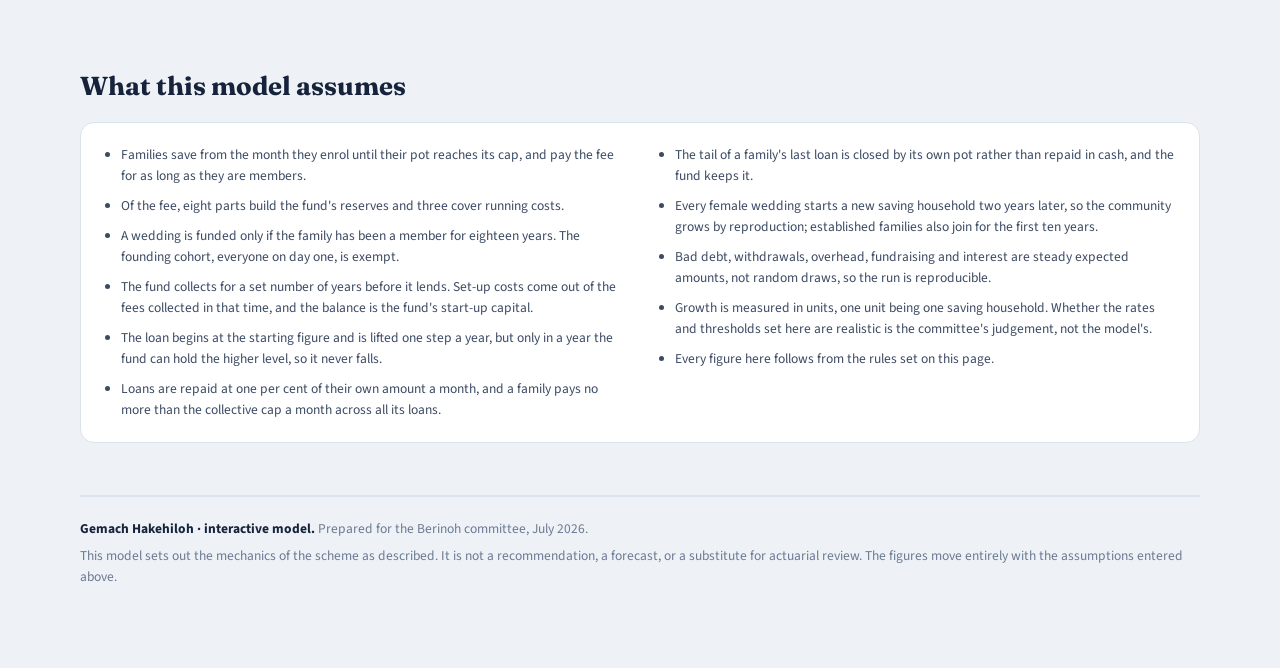
==== commit 83337416: "Simulator: sticky controls sidebar, variable repayment, fixed cap - Variables now sit in a sticky si" ====
--- a/model-a/index.html
+++ b/model-a/index.html
@@ -33,10 +33,11 @@
   <div class="journey" id="journey"></div>
 </section>
 
-<section class="block">
+<div class="applayout">
+<aside class="app-controls">
   <div class="block-head">
     <h2>Test the scheme yourself</h2>
-    <p>Start with a ready-made scenario, then change anything you like. Every chart below updates as you type.</p>
+    <p>Change anything here; the charts update as you type.</p>
   </div>
   <div class="presets">
     <button class="pbtn" id="p-base" type="button">Base case</button>
@@ -58,8 +59,9 @@
       <div class="f"><label for="loanMax">Full loan, the ceiling (&pound;)</label><input type="number" id="loanMax" value="40000" step="1000" min="1000"></div>
       <div class="f"><label for="amountRampStart">Starting loan (&pound;)</label><input type="number" id="amountRampStart" value="10000" step="1000" min="0"><div class="hint">The loan begins here and only ever rises.</div></div>
       <div class="f"><label for="rampStep">Raised each year by (&pound;)</label><input type="number" id="rampStep" value="2500" step="500" min="500"><div class="hint">The step up, taken only in a year the fund can hold the higher level.</div></div>
-      <div class="f"><label for="repayRatePct">Repaid each month (% of the loan)</label><input type="number" id="repayRatePct" value="1" step="0.1" min="0.1"></div>
-      <div class="f"><label for="repayCap">Collective family cap (&pound; a month)</label><input type="number" id="repayCap" value="1200" step="100" min="50"></div>
+      <div class="f"><label for="repayRatePct">Repaid each month (% of the loan)</label><input type="number" id="repayRatePct" value="1" step="0.1" min="0.1"><div class="hint">Raise this above 1% to grow the loan faster; more comes back to lend.</div></div>
+      <div class="f"><label for="repayFixed">Or a fixed repayment (&pound; a month, 0 = use the %)</label><input type="number" id="repayFixed" value="0" step="50" min="0"><div class="hint">A flat amount per loan instead of a percentage.</div></div>
+      <div class="f"><label>Collective family cap</label><div class="locked-val">&pound;1,200 a month, fixed</div></div>
     </div>
     <div class="ctrl c3">
       <h4>STARTING UP AND RESERVES</h4>
@@ -82,7 +84,8 @@
       <div class="hbs" id="hbs"></div>
     </div>
   </div>
-</section>
+</aside>
+<div class="app-out">
 
 <section class="block">
   <div class="block-head"><h2>Where the scheme stands at the end of the period</h2></div>
@@ -123,6 +126,9 @@
   <div class="scroller"><table id="tbl"></table></div>
 </section>
 
+</div><!-- app-out -->
+</div><!-- applayout -->
+
 <section class="block">
   <div class="block-head"><h2>What this model assumes</h2></div>
   <div class="panel">
--- a/css/app.css
+++ b/css/app.css
@@ -196,3 +196,21 @@
 }
 @media(max-width:620px){.ctrl-grid,.journey{grid-template-columns:1fr}}
 @media(prefers-reduced-motion:reduce){.flow-dash{animation:none}html{scroll-behavior:auto}.split i{transition:none}}
+
+/* sticky controls sidebar with scrolling outputs (simulator) */
+.applayout{display:grid;grid-template-columns:360px minmax(0,1fr);gap:26px;align-items:start;margin-top:44px}
+.app-controls{position:sticky;top:14px;max-height:calc(100vh - 28px);overflow-y:auto;
+  background:var(--card);border:1px solid var(--line);border-radius:14px;padding:18px 18px 10px}
+.app-controls .block-head{margin-bottom:12px;display:block}
+.app-controls .block-head h2{font-size:20px}
+.app-controls .block-head p{font-size:13.5px}
+.app-controls .ctrl-grid{grid-template-columns:1fr;gap:0}
+.app-controls .ctrl{margin-top:16px}
+.app-out{min-width:0}
+.app-out .block{margin-top:0;margin-bottom:36px}
+.locked-val{font-size:15px;color:var(--ink-2);font-weight:600;padding:8px 0}
+@media(max-width:900px){
+  .applayout{grid-template-columns:1fr;gap:0;margin-top:0}
+  .app-controls{position:static;max-height:none;overflow:visible;border:0;padding:0;background:none;border-radius:0;margin-top:44px}
+  .app-out .block{margin-top:44px}
+}
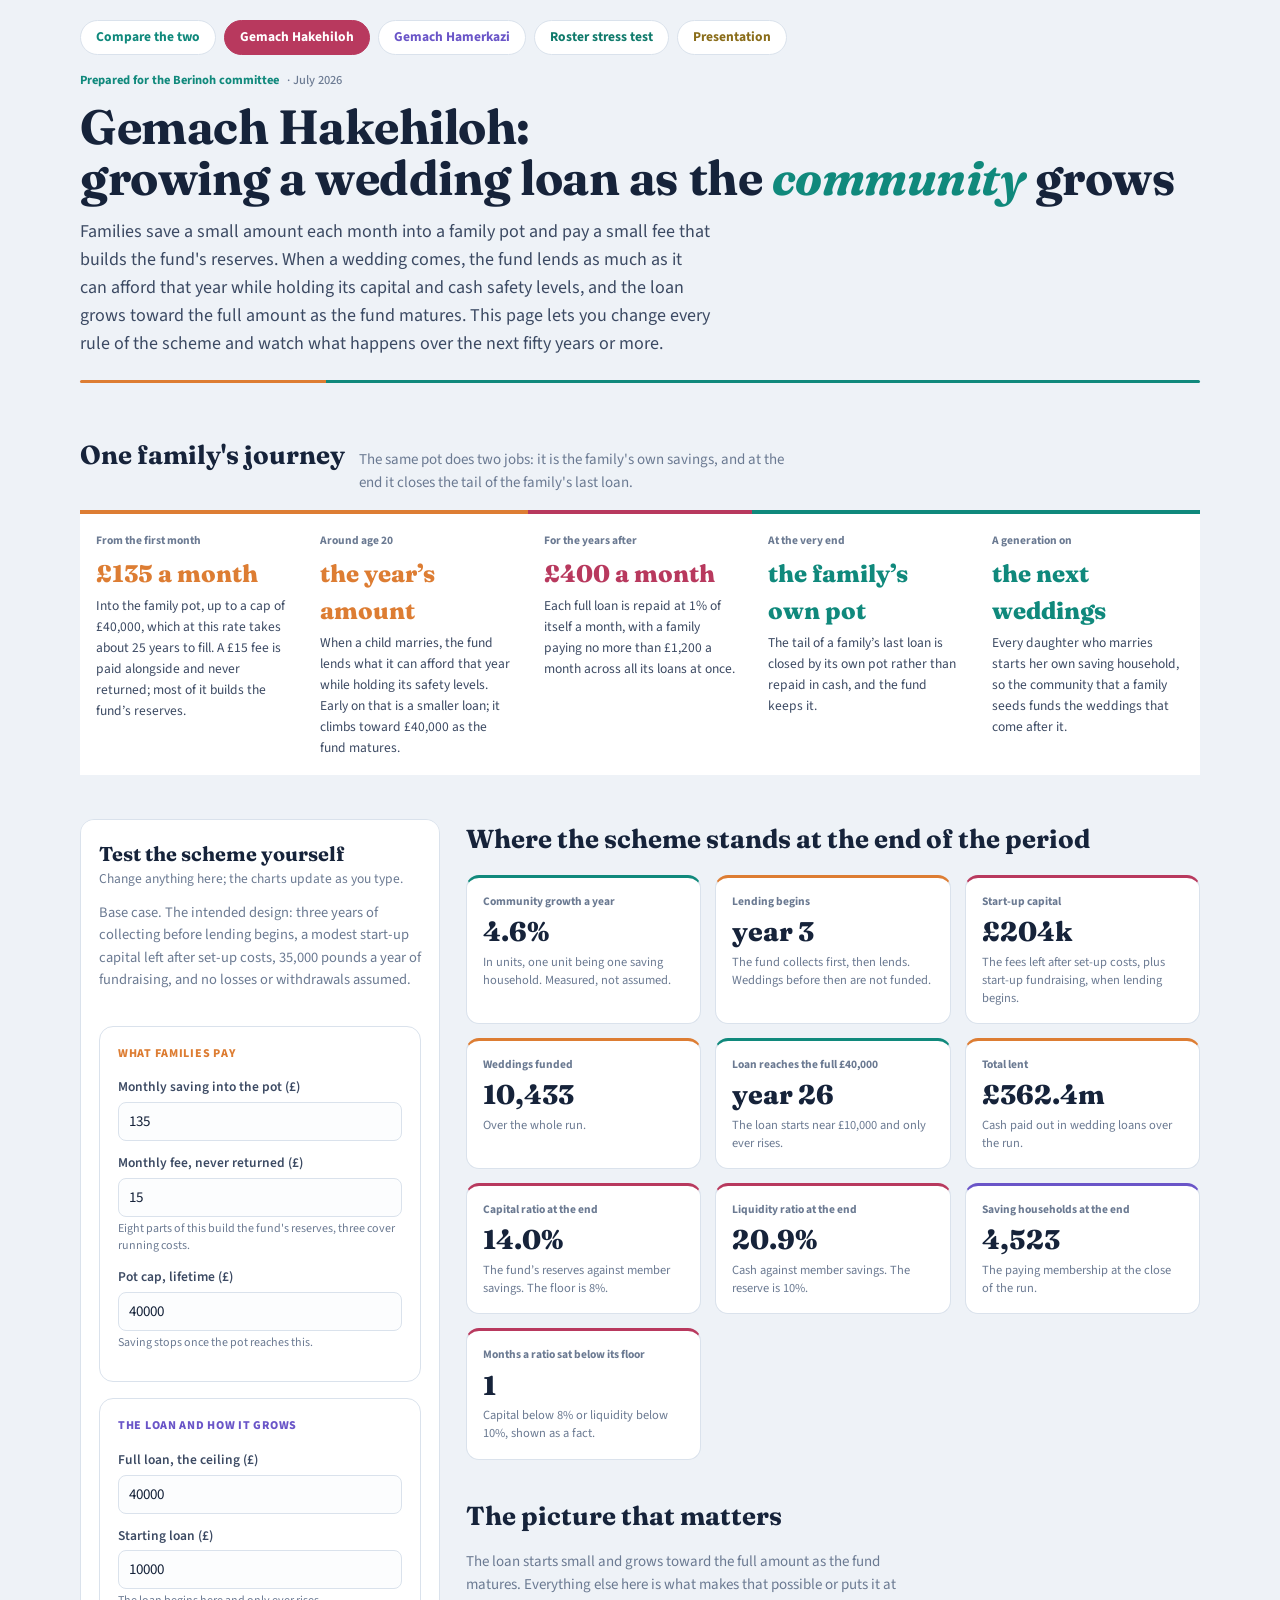
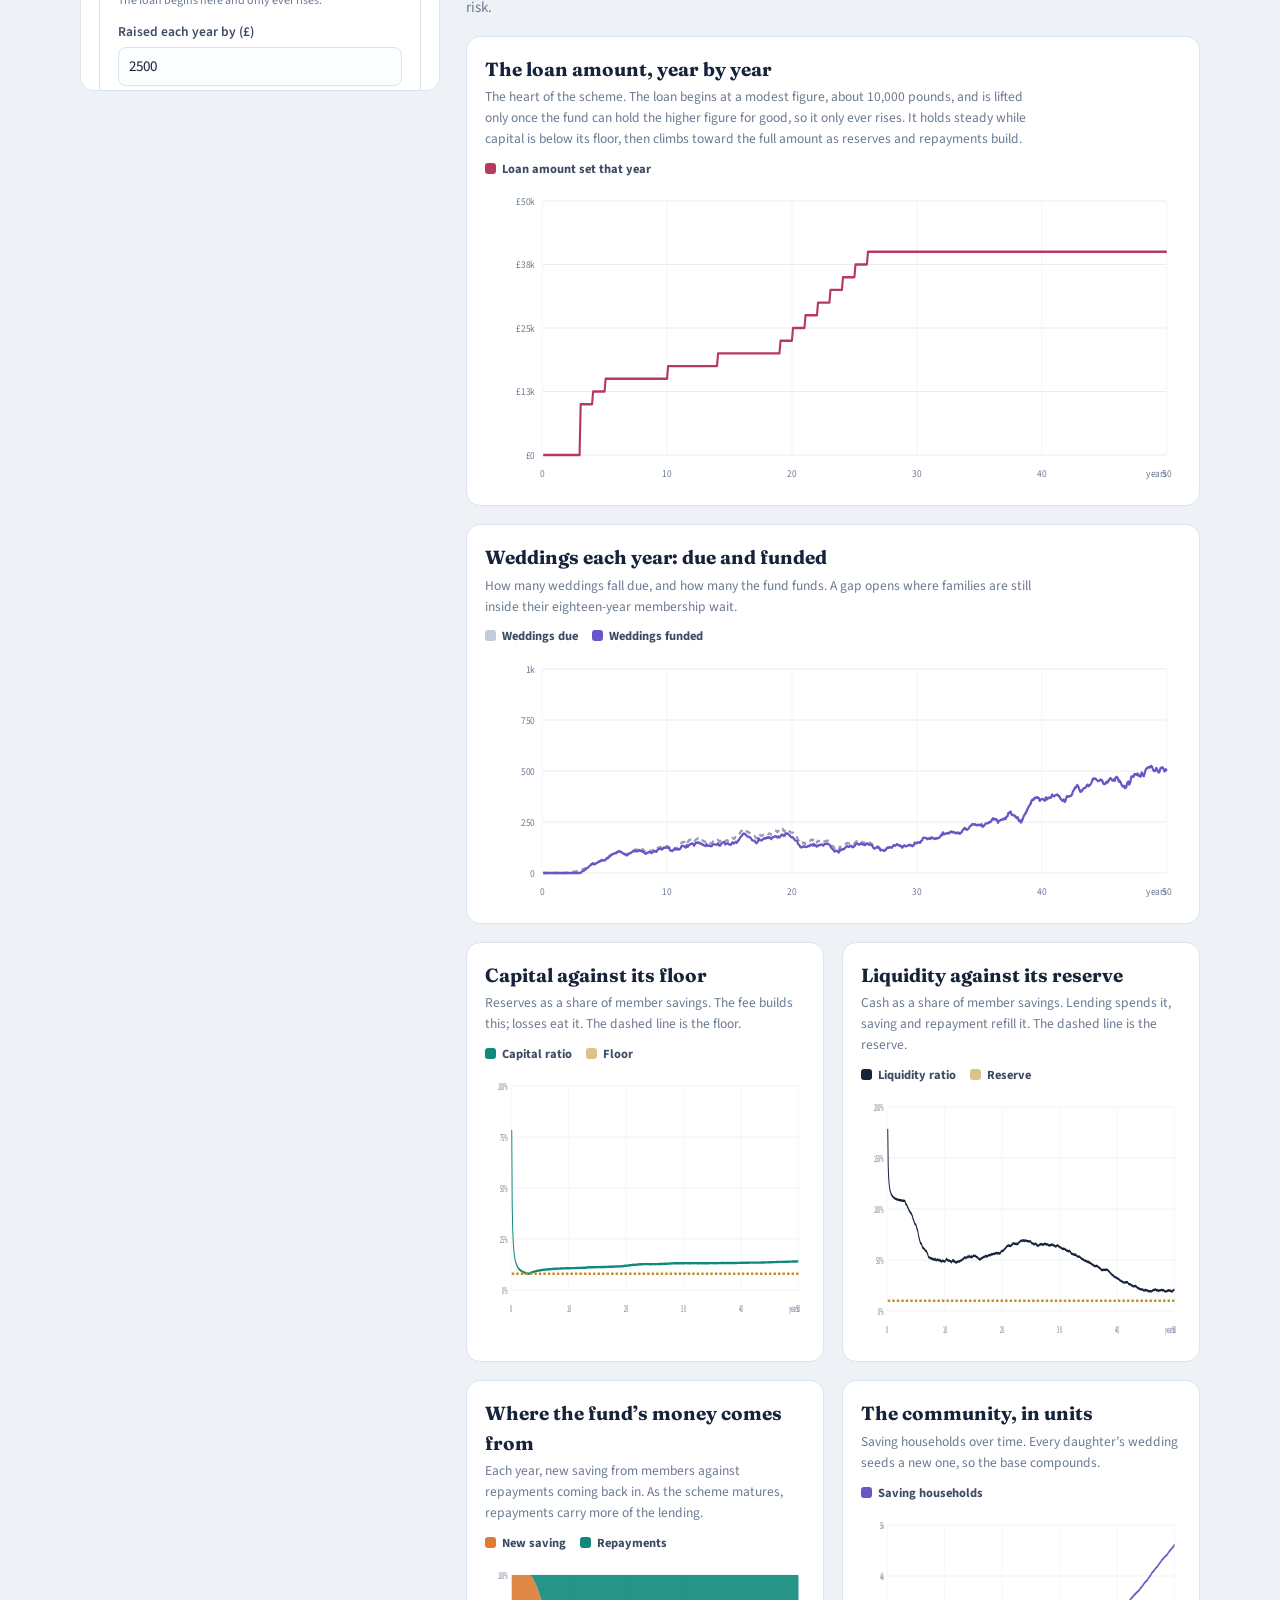
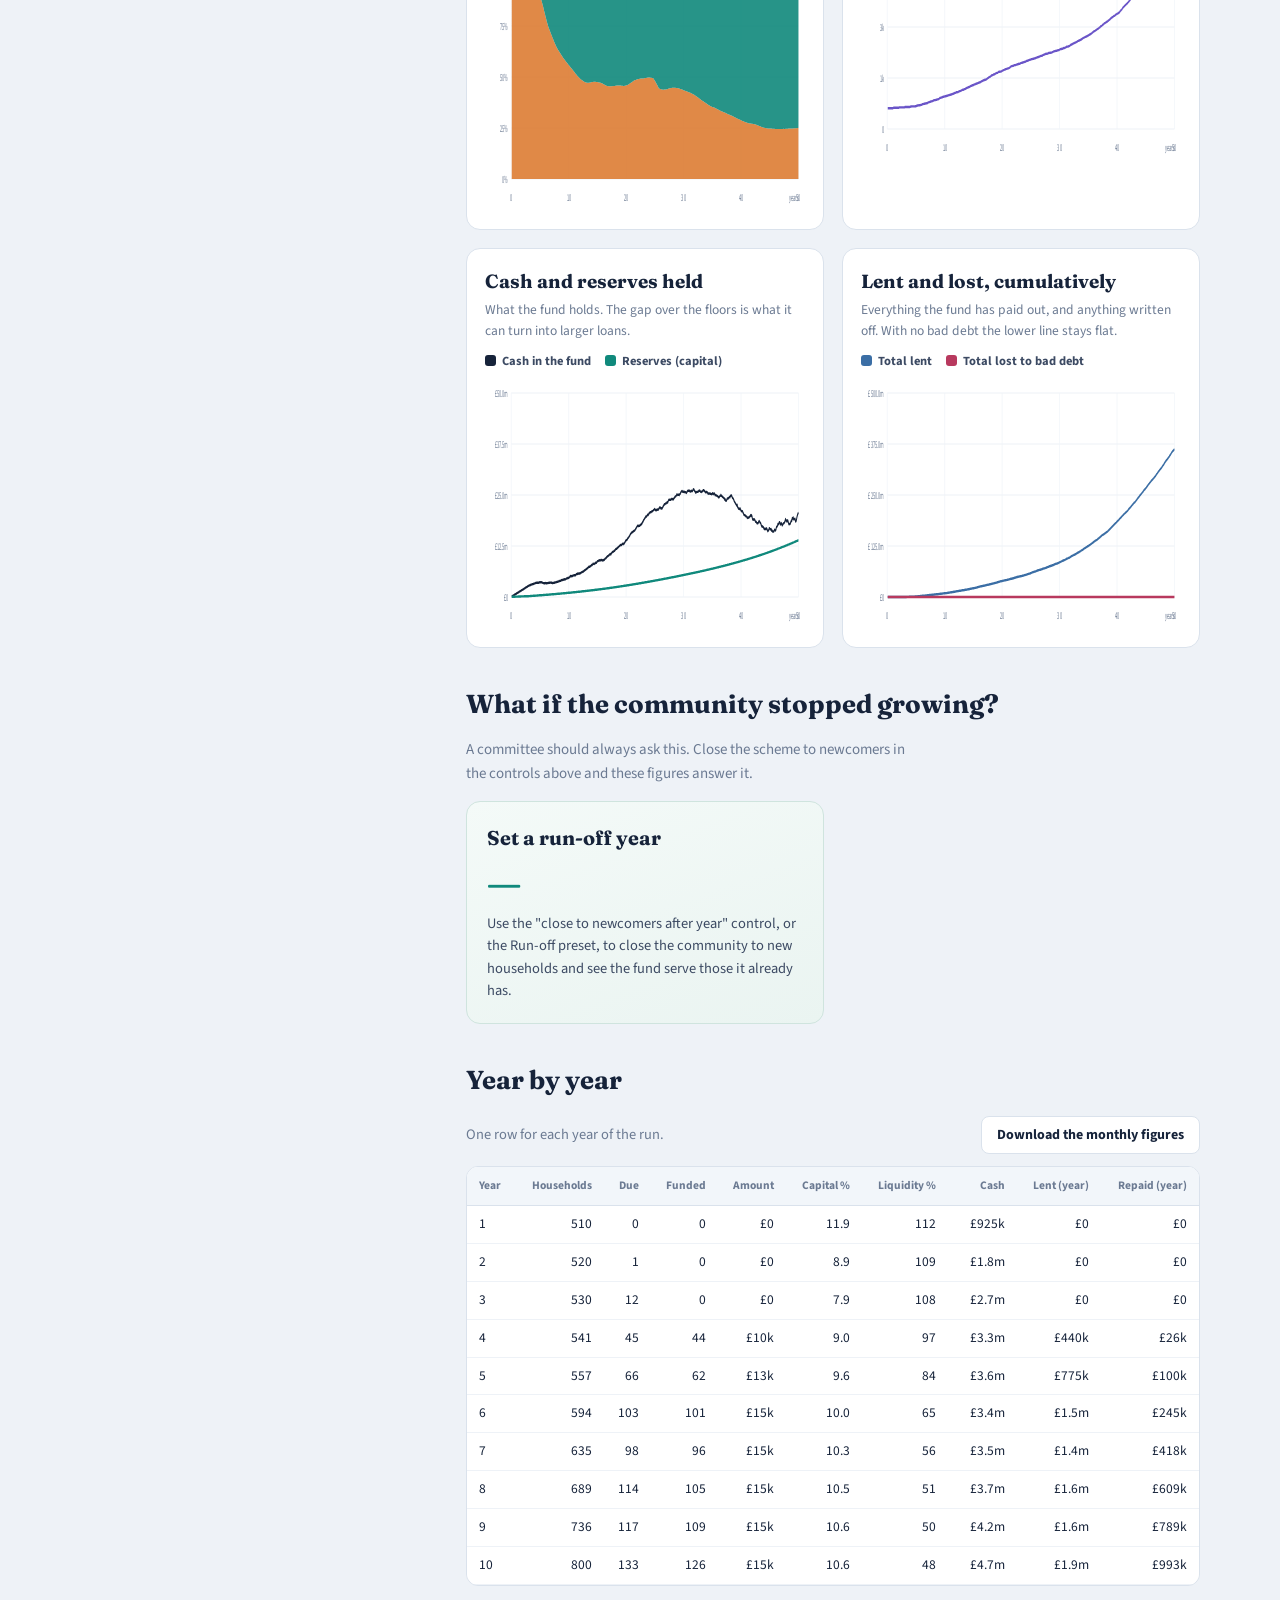
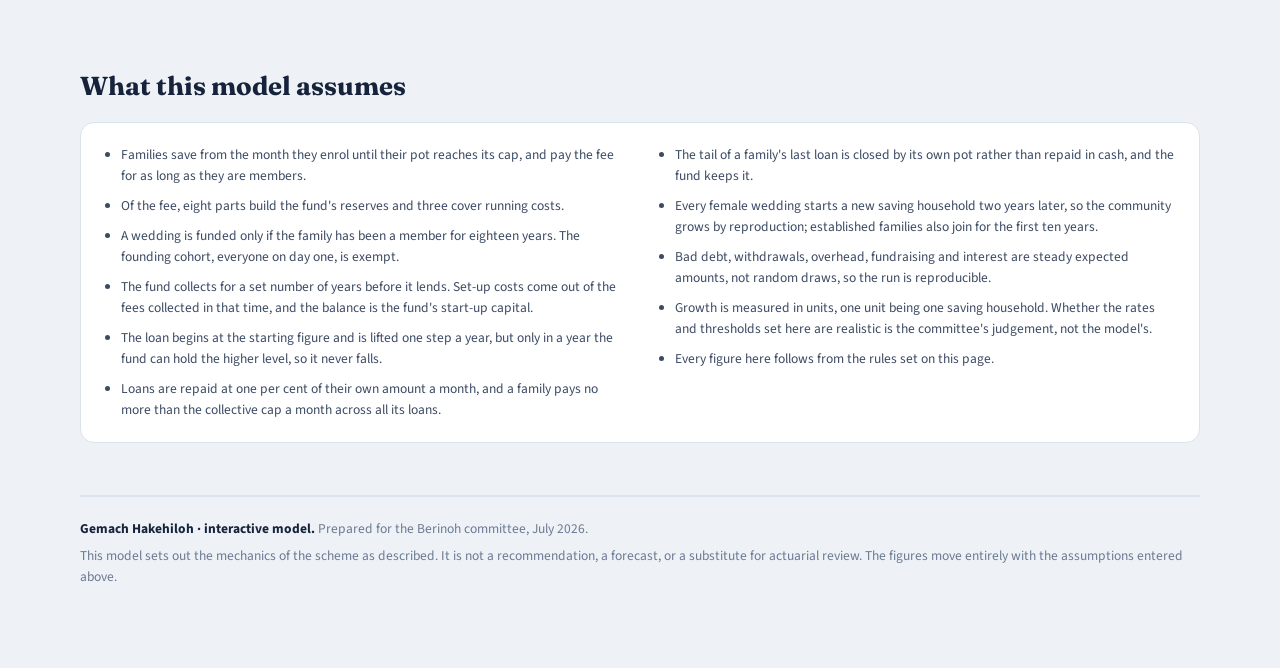
==== commit 4a3062c2: "Committee feedback: pilot-transition slide, wording precision, dial+cards figures, contrast fix, ful" ====
--- a/model-a/index.html
+++ b/model-a/index.html
@@ -16,6 +16,8 @@
   <a class="home" href="/">Compare the two</a>
   <a class="a current" href="/model-a/">Gemach Hakehiloh</a>
   <a class="b" href="/model-b/">Gemach Hamerkazi</a>
+  <a class="s" href="/solvency/">Roster stress test</a>
+  <a class="p" href="/presentation/">Presentation</a>
 </nav>
 
 <header class="masthead">
--- a/css/app.css
+++ b/css/app.css
@@ -214,3 +214,11 @@
   .app-controls{position:static;max-height:none;overflow:visible;border:0;padding:0;background:none;border-radius:0;margin-top:44px}
   .app-out .block{margin-top:44px}
 }
+
+/* preset scenario buttons removed from the interface (base case is the default) */
+.presets{display:none}
+
+.sitenav a.s{color:#0f7a6b}
+.sitenav a.p{color:#8a6d1a}
+.sitenav a.s.current{background:#0f7a6b;border-color:#0f7a6b}
+.sitenav a.p.current{background:#8a6d1a;border-color:#8a6d1a}
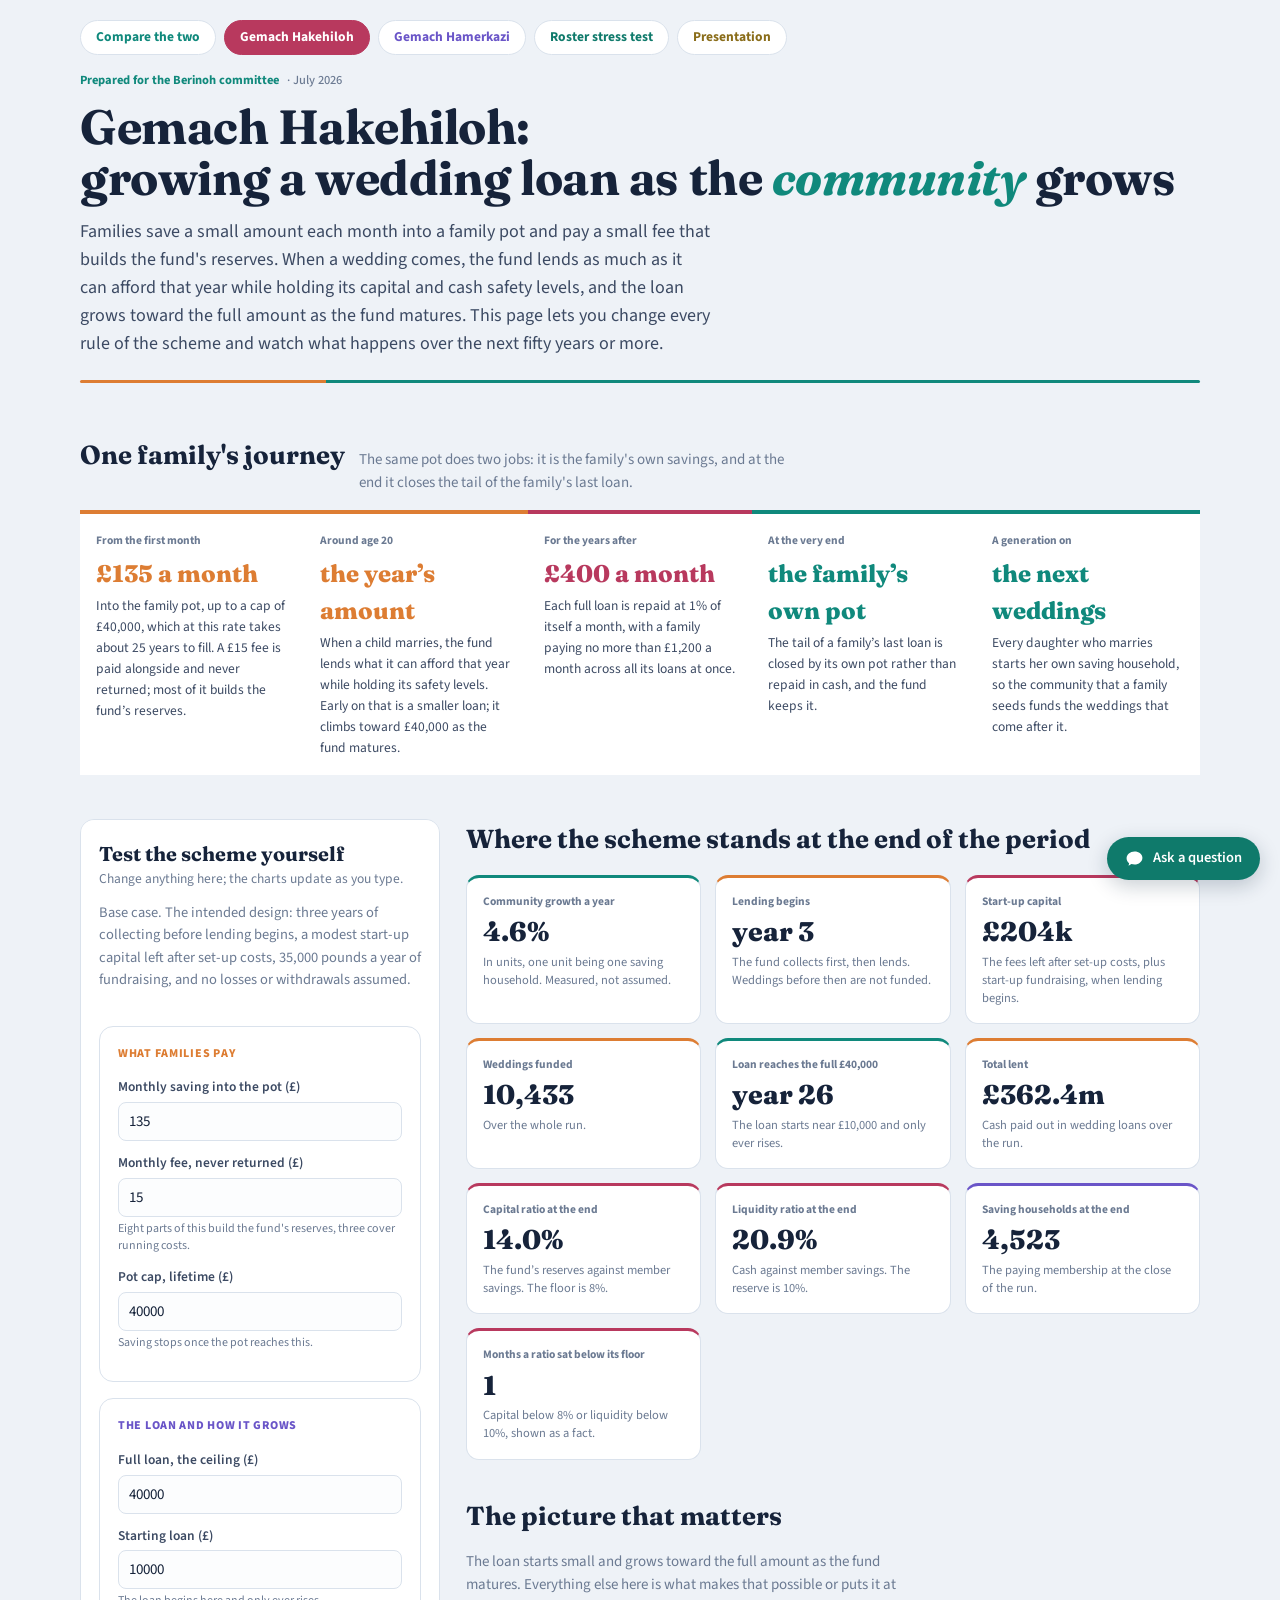
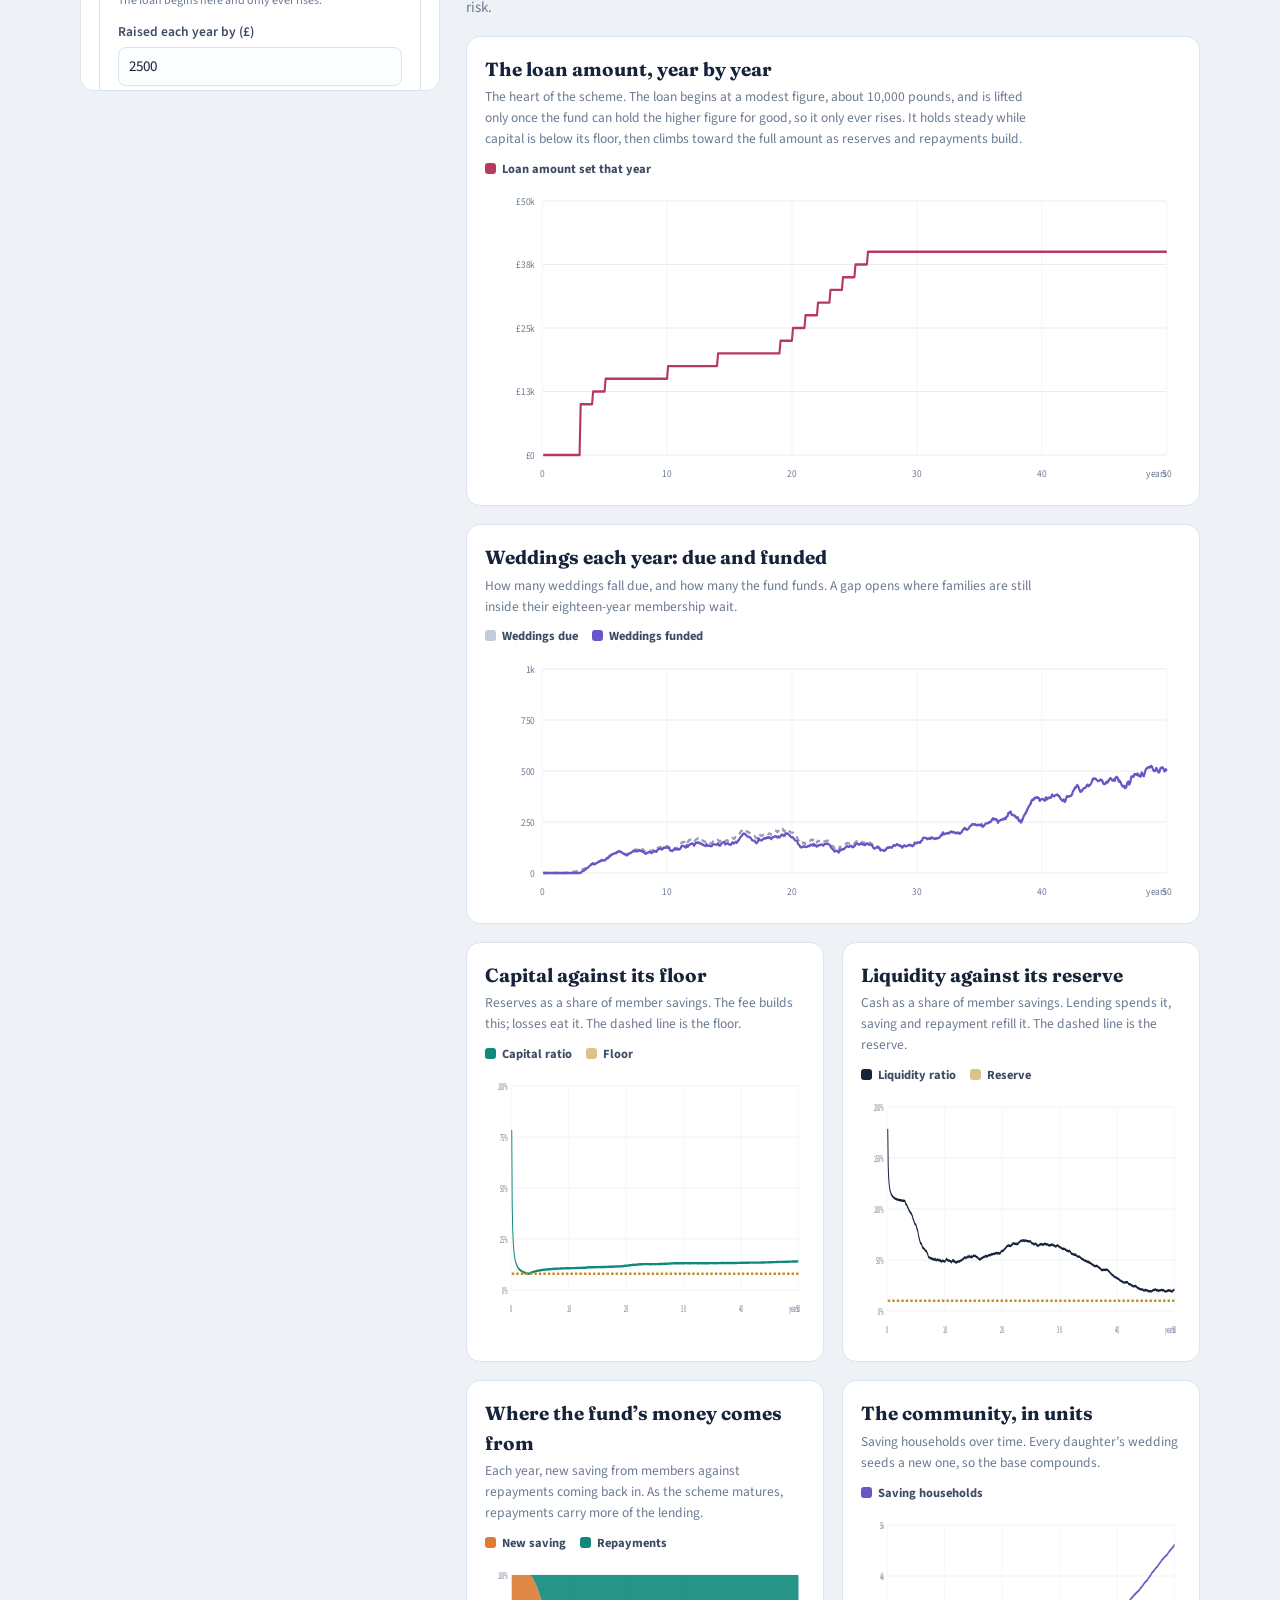
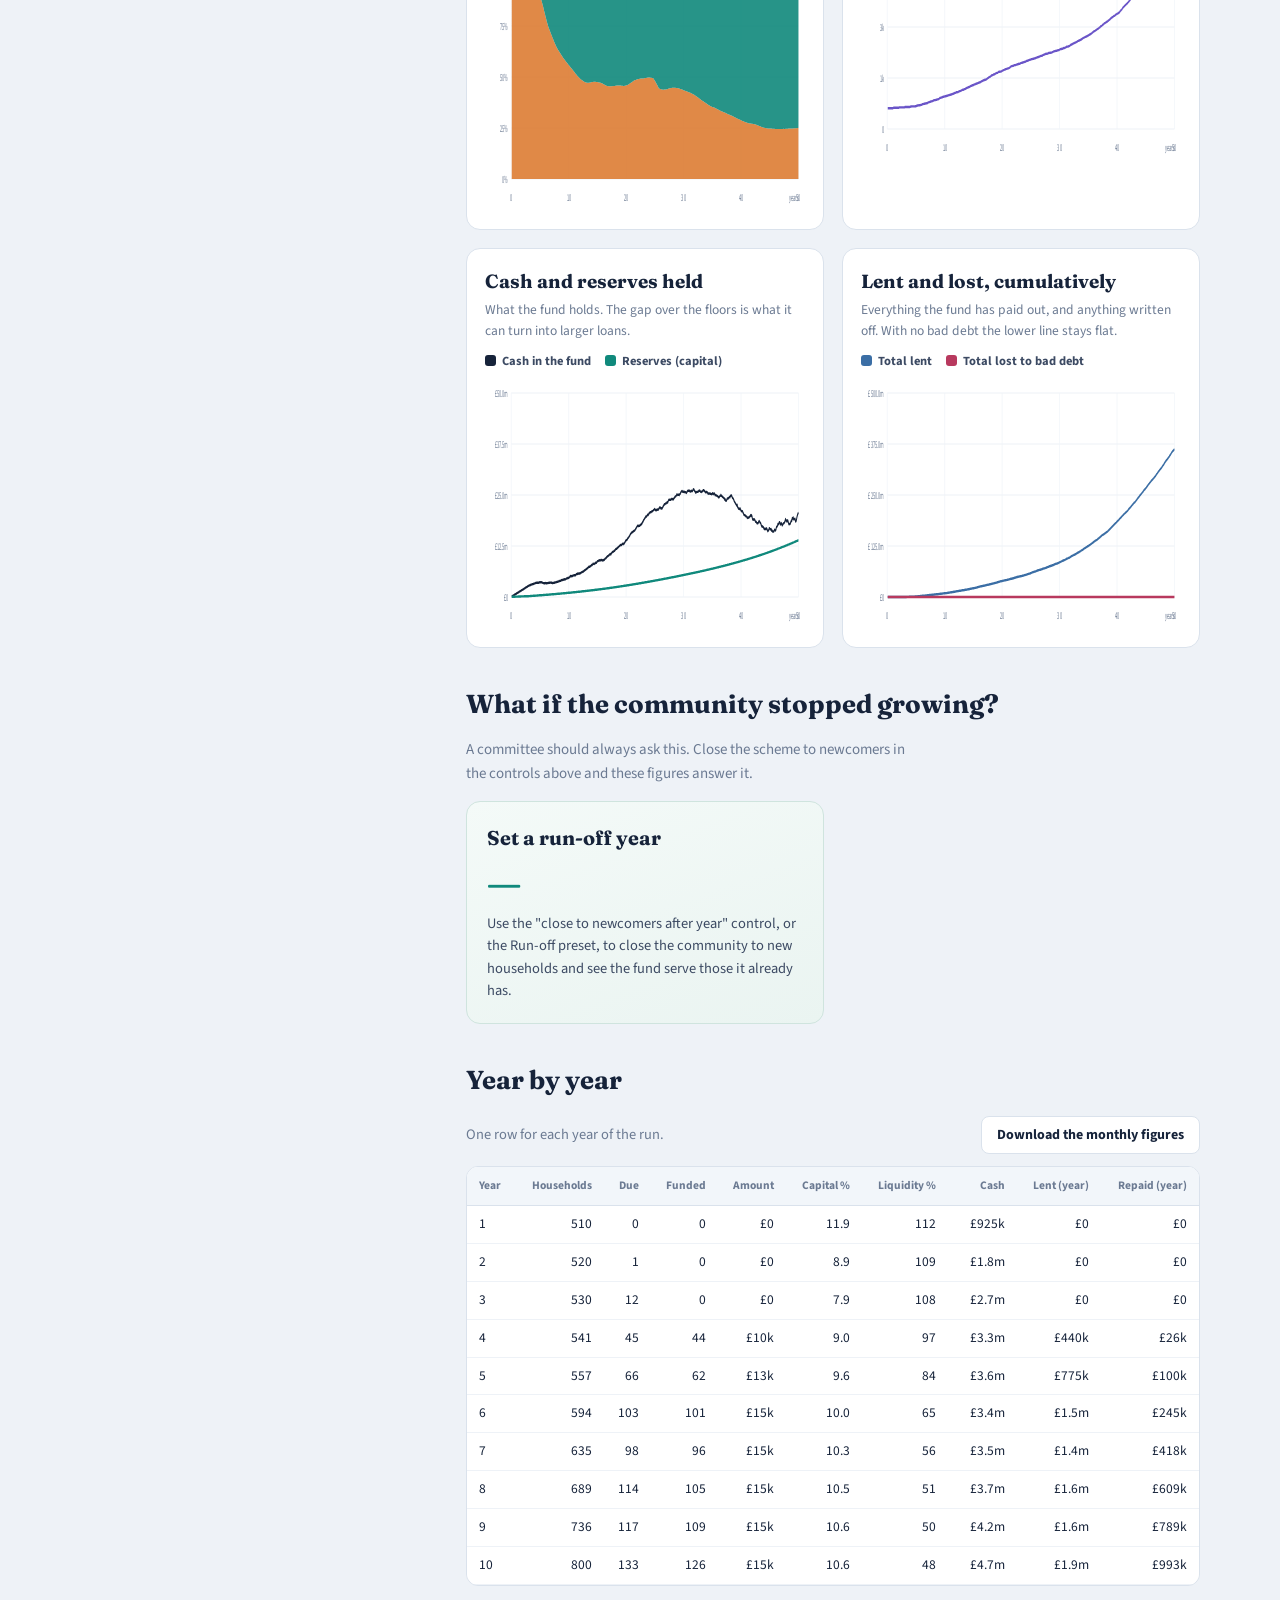
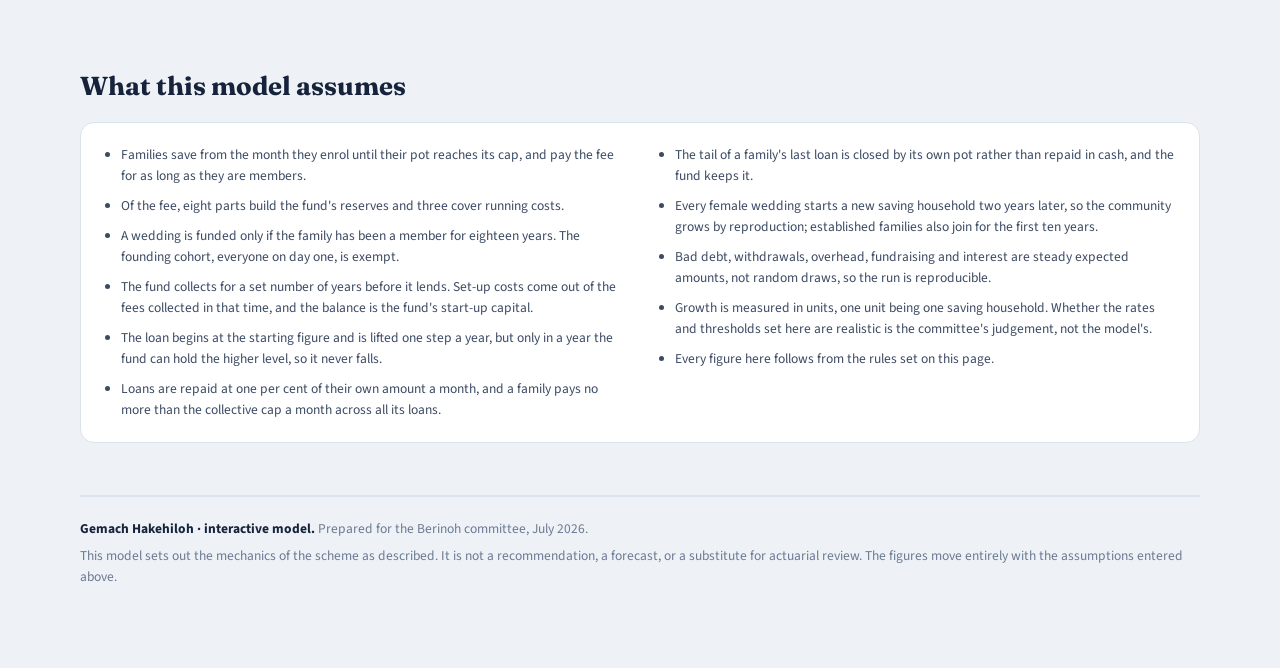
==== commit 0237f53f: "Add grounded committee assistant: Cloudflare Worker (ai/worker.js) + floating chat widget (js/ask.js" ====
--- a/model-a/index.html
+++ b/model-a/index.html
@@ -164,5 +164,6 @@
 <script src="/js/charts.js"></script>
 <script src="/js/seed-500.js"></script>
 <script src="/js/app-a.js"></script>
+  <script defer src="/js/ask.js"></script>
 </body>
 </html>
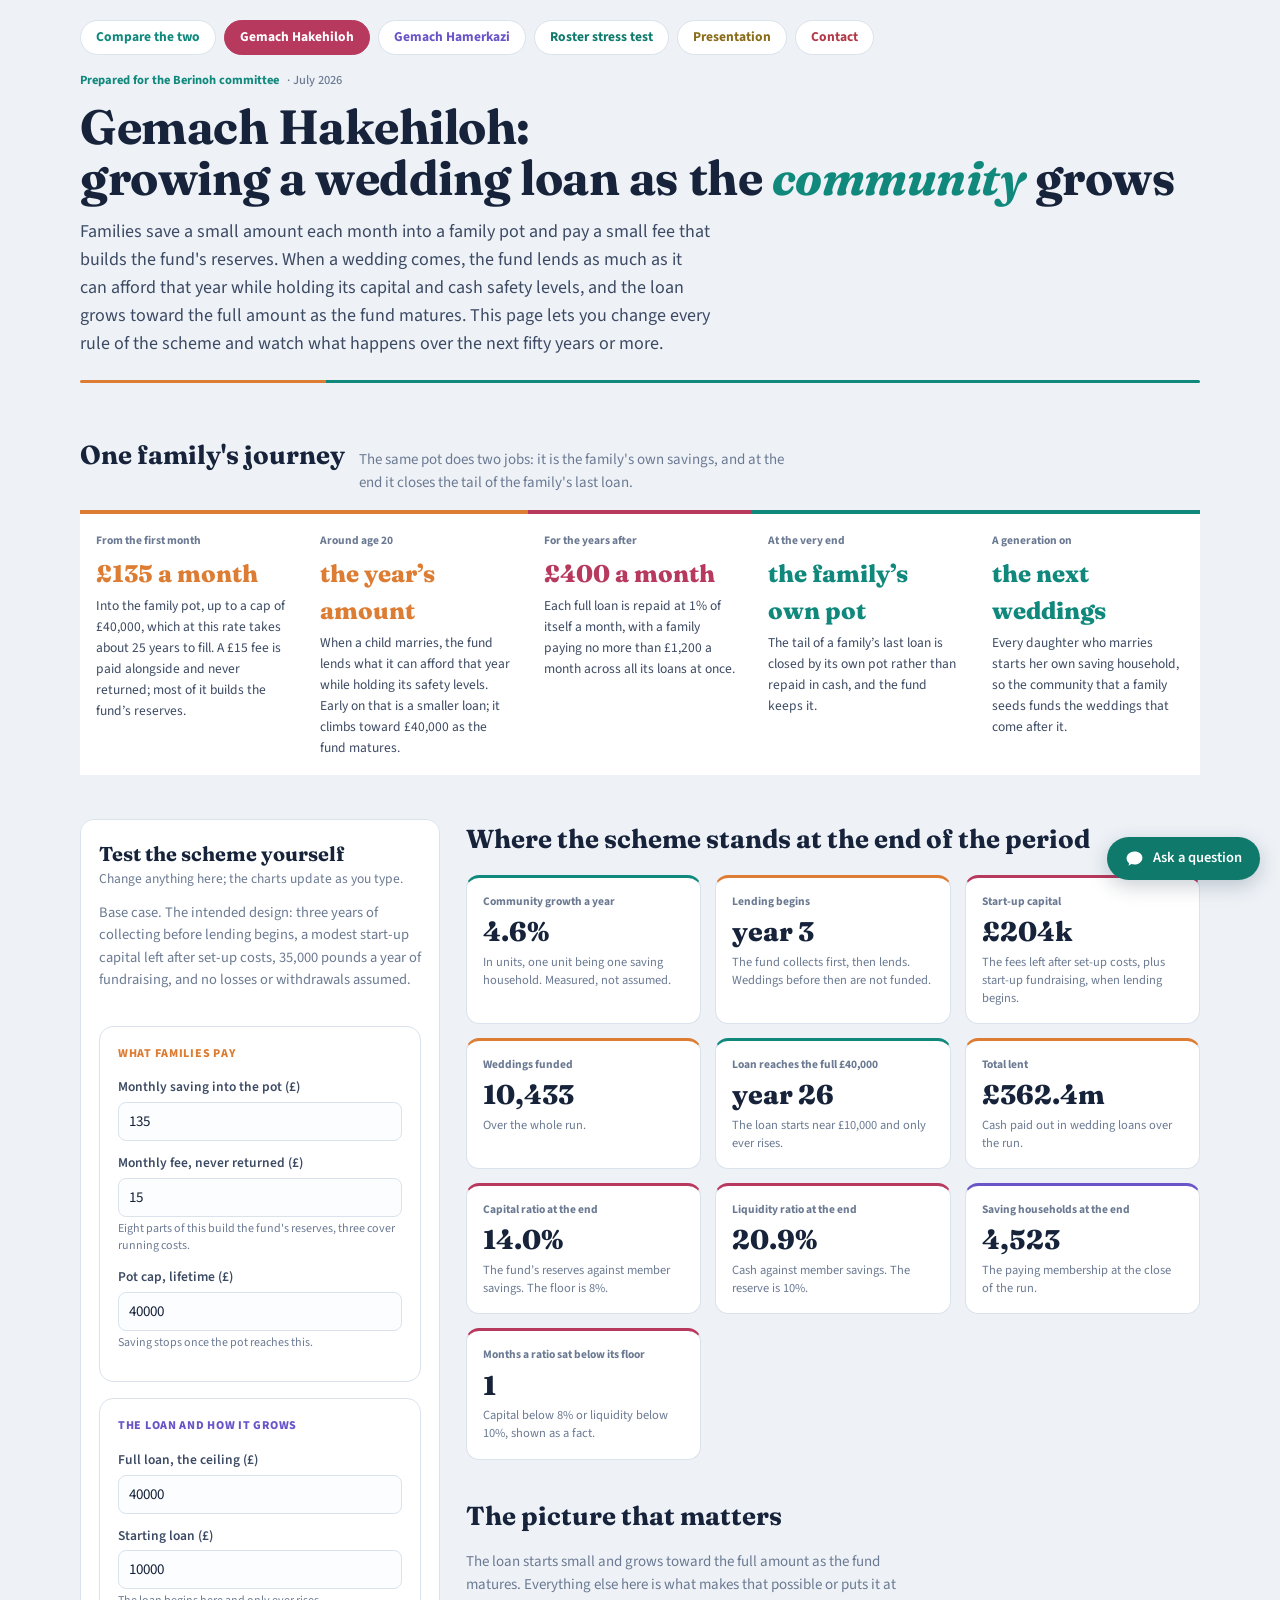
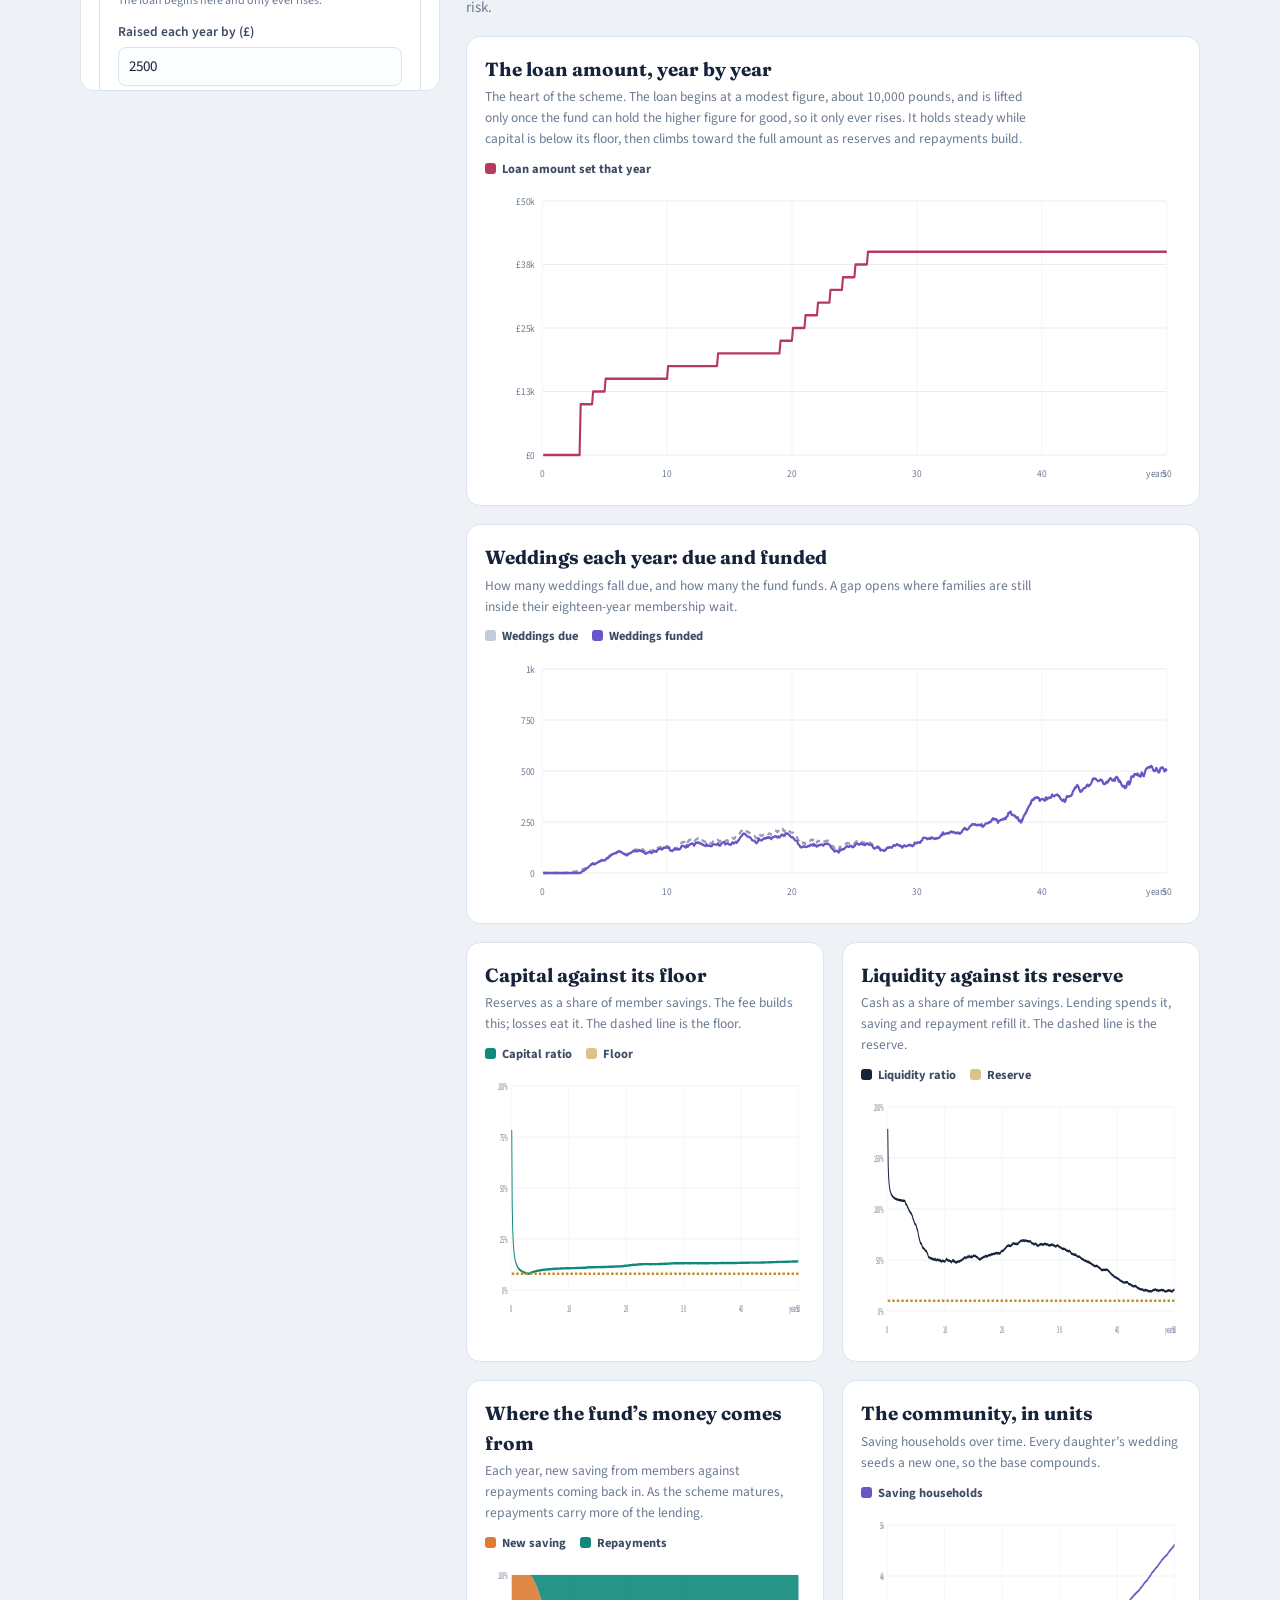
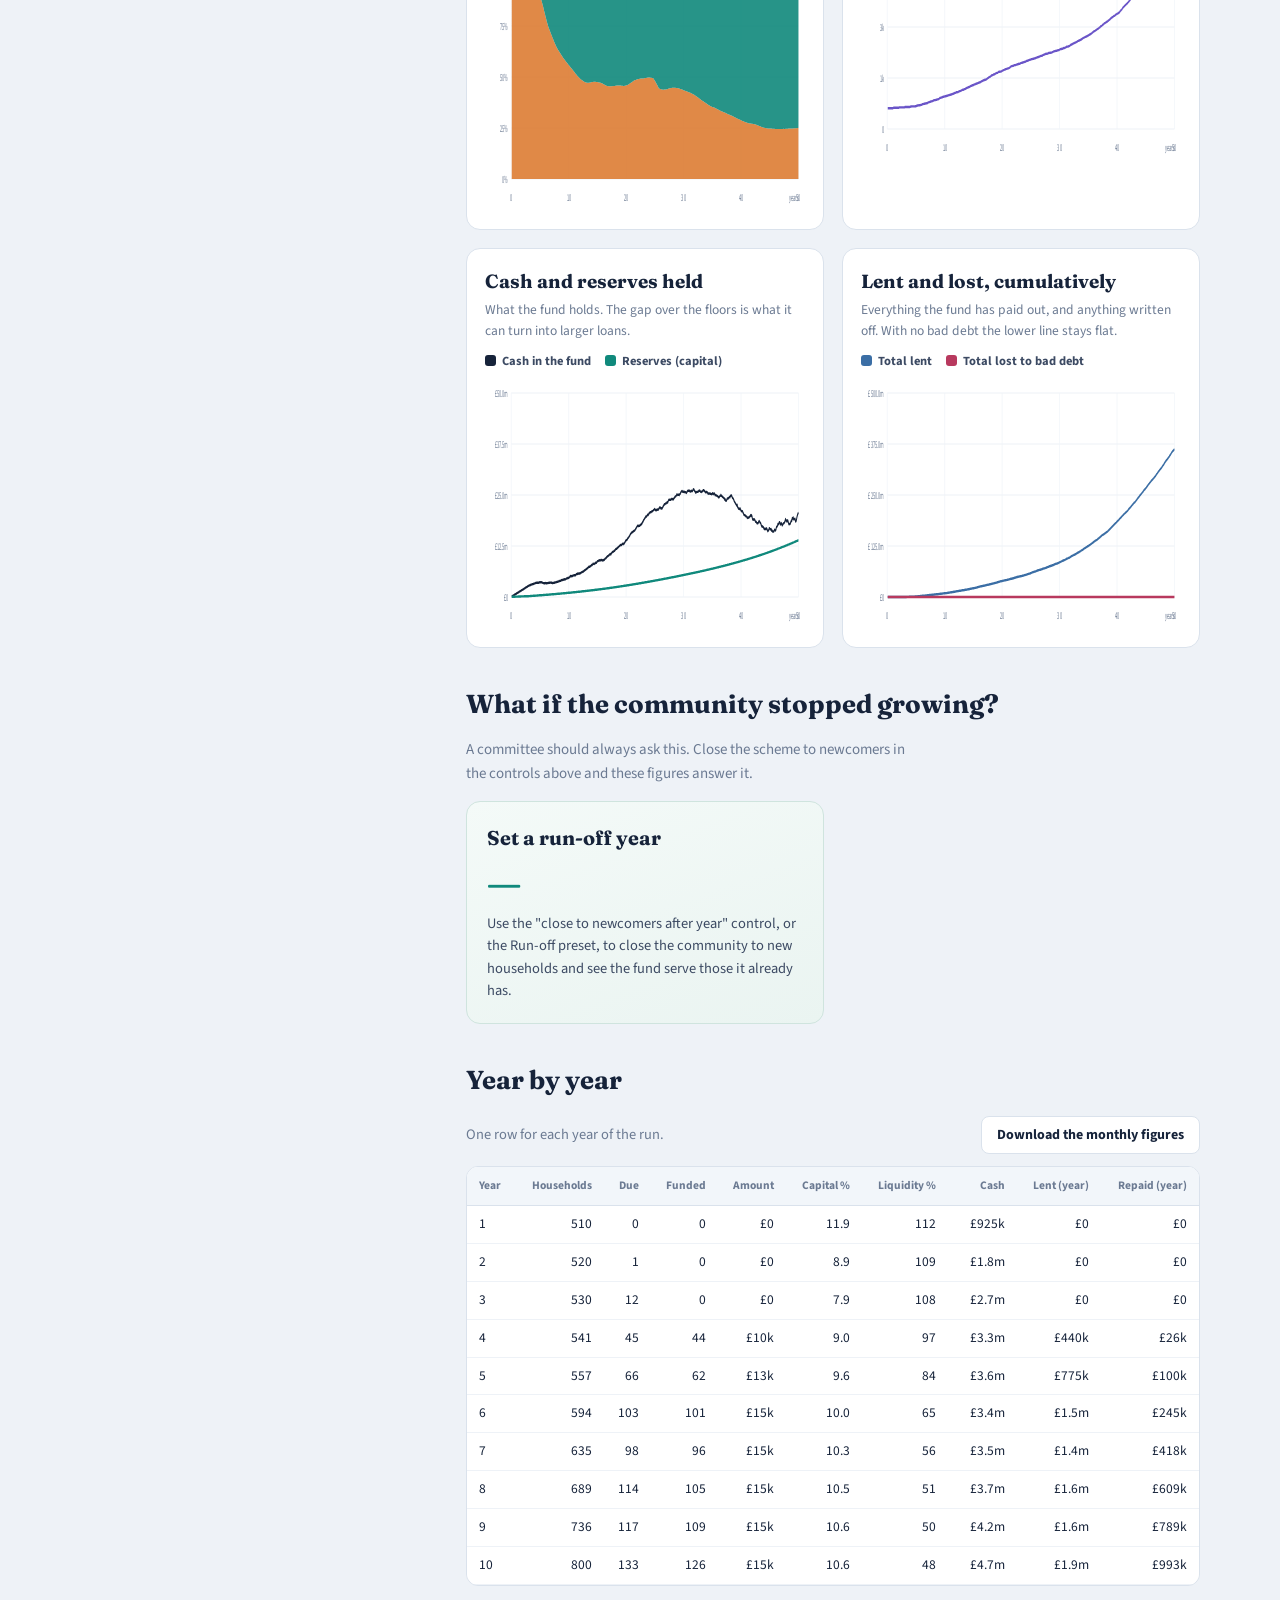
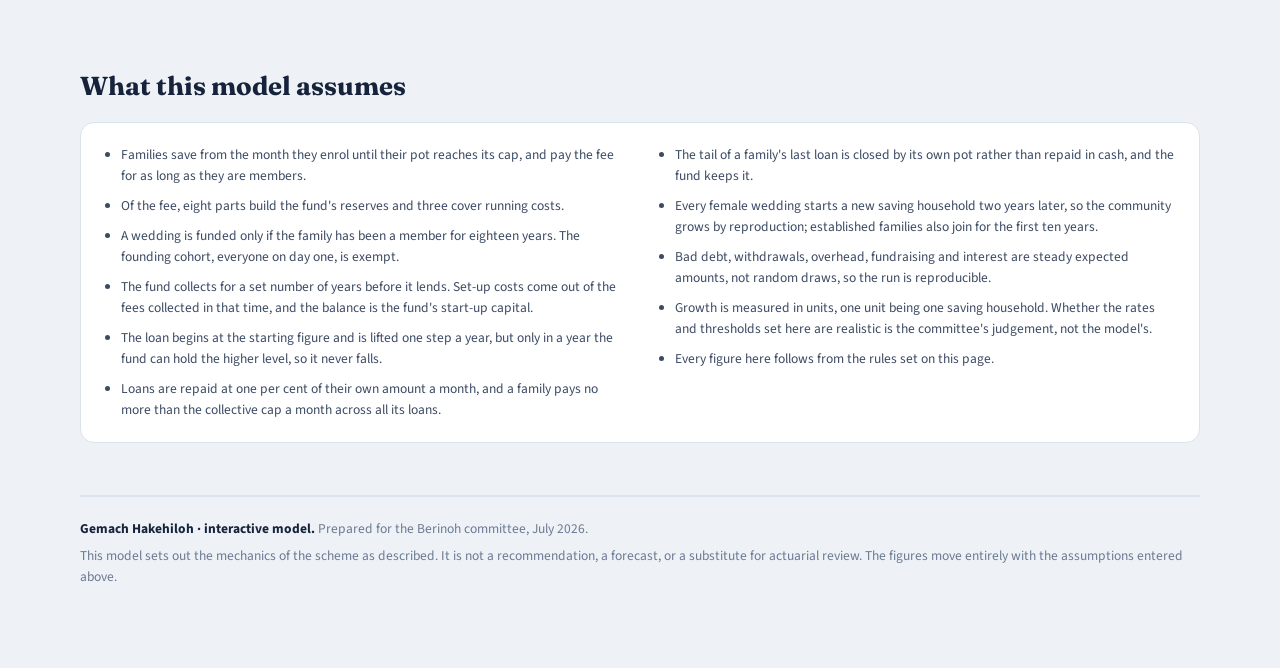
==== commit b3f51719: "Add member contact form + chat transcript emailing (session-threaded); Contact nav link" ====
--- a/model-a/index.html
+++ b/model-a/index.html
@@ -18,6 +18,7 @@
   <a class="b" href="/model-b/">Gemach Hamerkazi</a>
   <a class="s" href="/solvency/">Roster stress test</a>
   <a class="p" href="/presentation/">Presentation</a>
+  <a class="c" href="#contact" onclick="window.BKcontact&&BKcontact();return false;">Contact</a>
 </nav>
 
 <header class="masthead">
--- a/css/app.css
+++ b/css/app.css
@@ -32,6 +32,7 @@
 .sitenav a.home{color:var(--recyc)}
 .sitenav a.a{color:var(--out)}
 .sitenav a.b{color:var(--queue)}
+.sitenav a.c{color:#b23a48}
 .sitenav a.current{color:#fff;cursor:default}
 .sitenav a.home.current{background:var(--recyc);border-color:var(--recyc)}
 .sitenav a.a.current{background:var(--out);border-color:var(--out)}
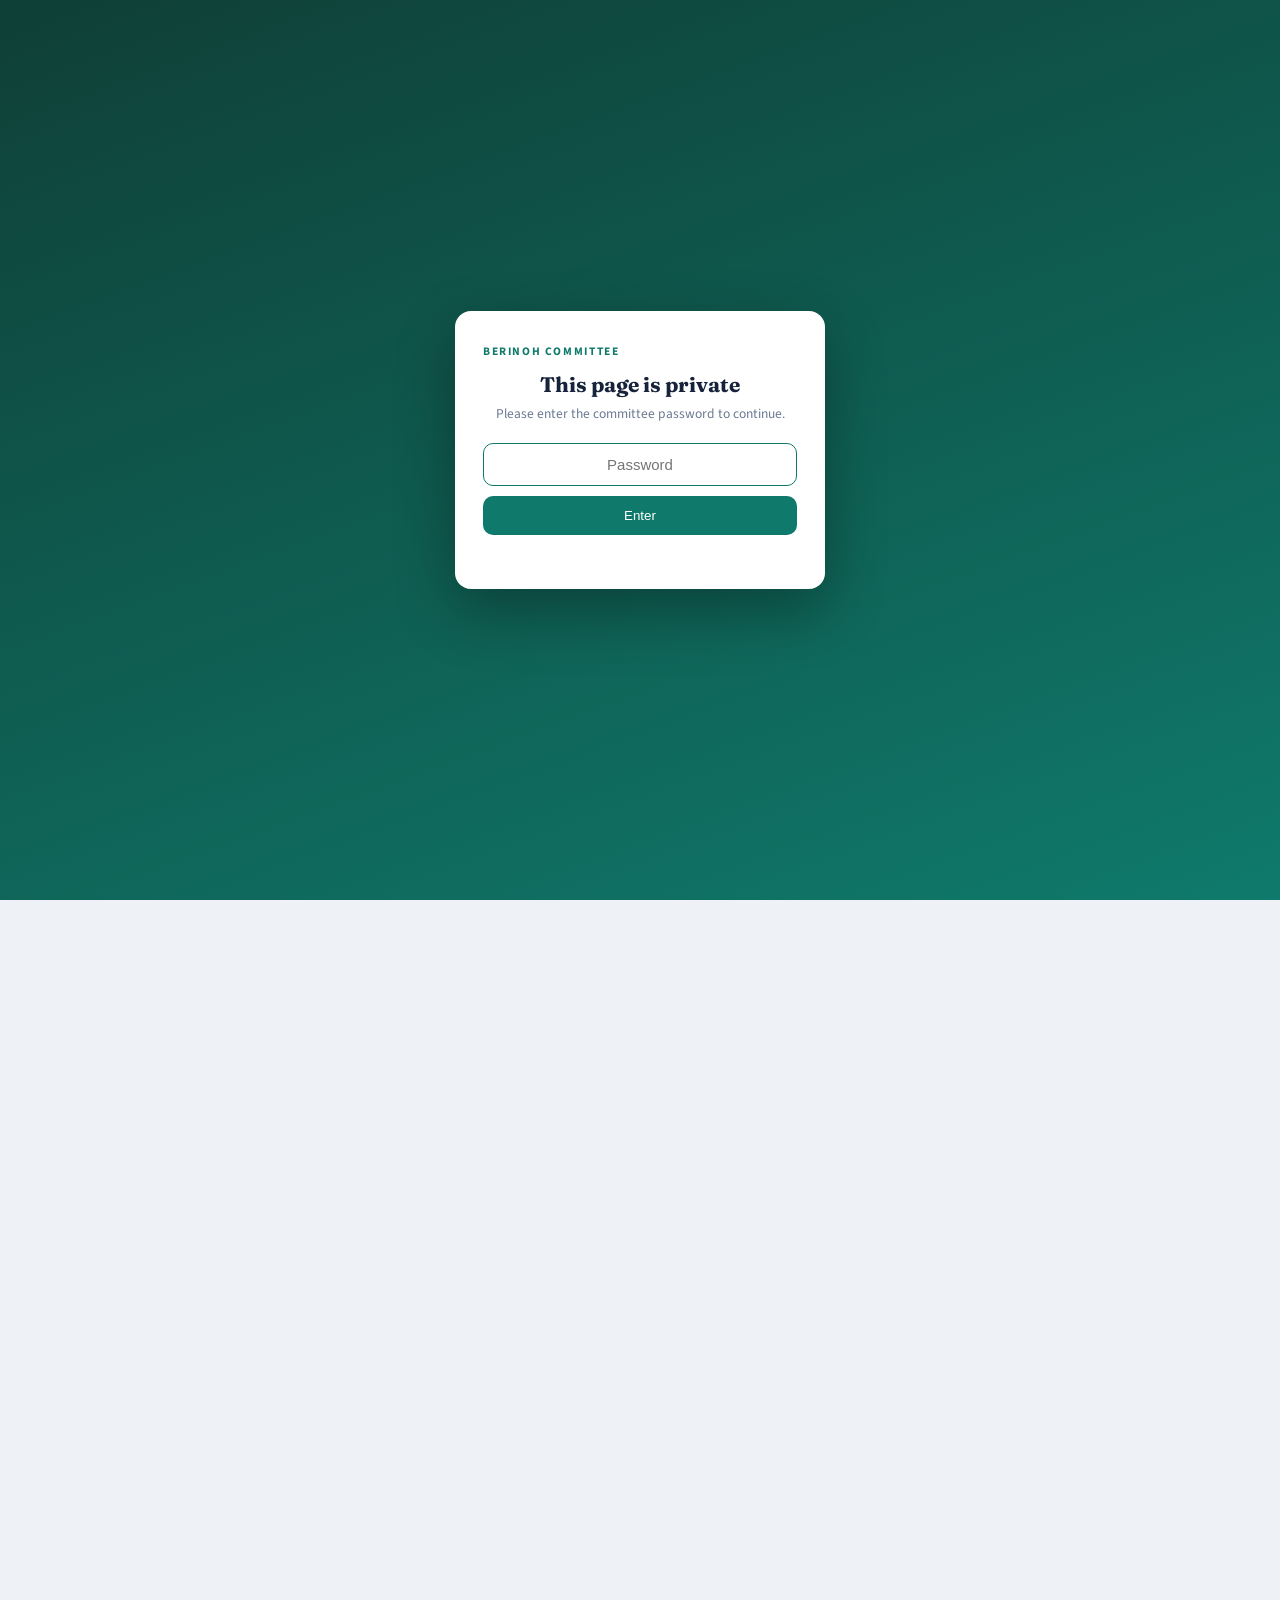
==== commit d62b3279: "Add shared-password gate to all pages (hashed, per-device unlock)" ====
--- a/model-a/index.html
+++ b/model-a/index.html
@@ -1,6 +1,7 @@
 <!DOCTYPE html>
 <html lang="en-GB" dir="ltr">
 <head>
+  <script src="/js/gate.js"></script>
 <meta charset="UTF-8">
 <meta name="viewport" content="width=device-width, initial-scale=1">
 <title>Gemach Hakehiloh - the community wedding fund, interactive model</title>
